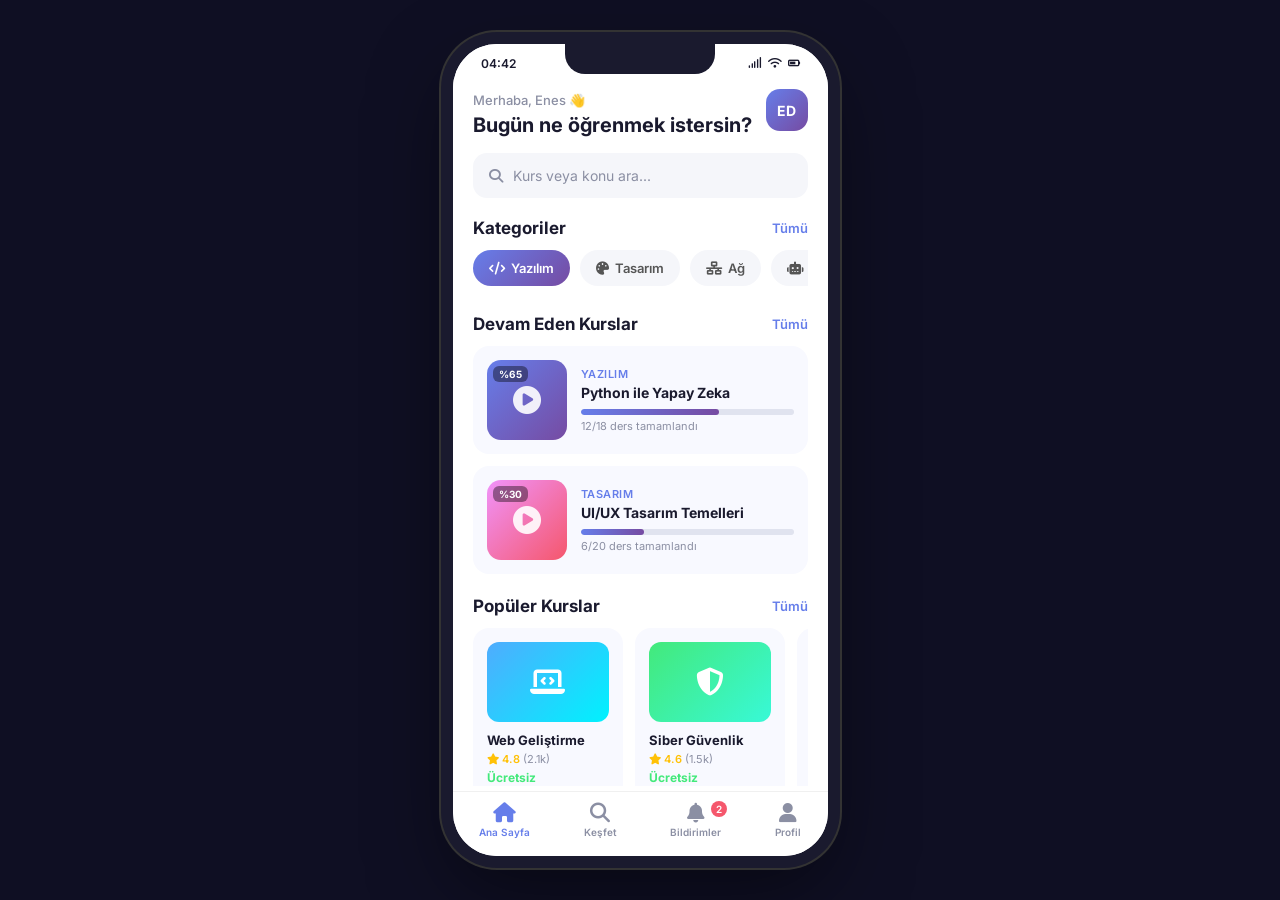
==== 02-mobil-uygulama/index.html @ 7d4e770e "Final projeleri birleştirildi" ====
<!DOCTYPE html>
<html lang="tr">
<head>
    <meta charset="UTF-8">
    <meta name="viewport" content="width=device-width, initial-scale=1.0">
    <title>EduLearn Mobile - E-Öğrenme Uygulaması</title>
    <link rel="stylesheet" href="style.css">
    <link href="https://fonts.googleapis.com/css2?family=Inter:wght@300;400;500;600;700;800&display=swap" rel="stylesheet">
    <link rel="stylesheet" href="https://cdnjs.cloudflare.com/ajax/libs/font-awesome/6.5.0/css/all.min.css">
</head>
<body>
    <div class="phone-frame">
        <div class="phone-notch"></div>

        <!-- Status Bar -->
        <div class="status-bar">
            <span class="time" id="statusTime">19:22</span>
            <div class="status-icons">
                <i class="fas fa-signal"></i>
                <i class="fas fa-wifi"></i>
                <i class="fas fa-battery-three-quarters"></i>
            </div>
        </div>

        <!-- Screens Container -->
        <div class="screens-container">
            
            <!-- Home Screen -->
            <div class="screen active" id="homeScreen">
                <div class="screen-header">
                    <div class="greeting">
                        <span class="greeting-text">Merhaba, Enes 👋</span>
                        <h2>Bugün ne öğrenmek istersin?</h2>
                    </div>
                    <div class="avatar-small">ED</div>
                </div>

                <div class="search-bar" onclick="showScreen('searchScreen')">
                    <i class="fas fa-search"></i>
                    <span>Kurs veya konu ara...</span>
                </div>

                <div class="section">
                    <div class="section-header">
                        <h3>Kategoriler</h3>
                        <a href="#" class="see-all">Tümü</a>
                    </div>
                    <div class="categories-scroll">
                        <div class="category-chip active"><i class="fas fa-code"></i> Yazılım</div>
                        <div class="category-chip"><i class="fas fa-palette"></i> Tasarım</div>
                        <div class="category-chip"><i class="fas fa-network-wired"></i> Ağ</div>
                        <div class="category-chip"><i class="fas fa-robot"></i> AI</div>
                        <div class="category-chip"><i class="fas fa-database"></i> Veri</div>
                    </div>
                </div>

                <div class="section">
                    <div class="section-header">
                        <h3>Devam Eden Kurslar</h3>
                        <a href="#" class="see-all">Tümü</a>
                    </div>
                    <div class="course-card-progress" onclick="showScreen('courseDetailScreen')">
                        <div class="course-card-img" style="background: linear-gradient(135deg, #667eea 0%, #764ba2 100%);">
                            <span class="course-badge">%65</span>
                            <i class="fas fa-play-circle course-play"></i>
                        </div>
                        <div class="course-card-info">
                            <span class="course-category-tag">Yazılım</span>
                            <h4>Python ile Yapay Zeka</h4>
                            <div class="progress-bar">
                                <div class="progress-fill" style="width: 65%"></div>
                            </div>
                            <span class="course-meta">12/18 ders tamamlandı</span>
                        </div>
                    </div>
                    <div class="course-card-progress">
                        <div class="course-card-img" style="background: linear-gradient(135deg, #f093fb 0%, #f5576c 100%);">
                            <span class="course-badge">%30</span>
                            <i class="fas fa-play-circle course-play"></i>
                        </div>
                        <div class="course-card-info">
                            <span class="course-category-tag">Tasarım</span>
                            <h4>UI/UX Tasarım Temelleri</h4>
                            <div class="progress-bar">
                                <div class="progress-fill" style="width: 30%"></div>
                            </div>
                            <span class="course-meta">6/20 ders tamamlandı</span>
                        </div>
                    </div>
                </div>

                <div class="section">
                    <div class="section-header">
                        <h3>Popüler Kurslar</h3>
                        <a href="#" class="see-all">Tümü</a>
                    </div>
                    <div class="popular-courses-scroll">
                        <div class="popular-card" onclick="showScreen('courseDetailScreen')">
                            <div class="popular-card-img" style="background: linear-gradient(135deg, #4facfe 0%, #00f2fe 100%);">
                                <i class="fas fa-laptop-code"></i>
                            </div>
                            <h4>Web Geliştirme</h4>
                            <div class="rating"><i class="fas fa-star"></i> 4.8 <span>(2.1k)</span></div>
                            <span class="price">Ücretsiz</span>
                        </div>
                        <div class="popular-card">
                            <div class="popular-card-img" style="background: linear-gradient(135deg, #43e97b 0%, #38f9d7 100%);">
                                <i class="fas fa-shield-alt"></i>
                            </div>
                            <h4>Siber Güvenlik</h4>
                            <div class="rating"><i class="fas fa-star"></i> 4.6 <span>(1.5k)</span></div>
                            <span class="price">Ücretsiz</span>
                        </div>
                        <div class="popular-card">
                            <div class="popular-card-img" style="background: linear-gradient(135deg, #fa709a 0%, #fee140 100%);">
                                <i class="fas fa-mobile-alt"></i>
                            </div>
                            <h4>Mobil Uygulama</h4>
                            <div class="rating"><i class="fas fa-star"></i> 4.9 <span>(3.2k)</span></div>
                            <span class="price">Ücretsiz</span>
                        </div>
                    </div>
                </div>
                <div style="height: 80px;"></div>
            </div>

            <!-- Search Screen -->
            <div class="screen" id="searchScreen">
                <div class="search-screen-header">
                    <button class="back-btn" onclick="showScreen('homeScreen')"><i class="fas fa-arrow-left"></i></button>
                    <div class="search-input-active">
                        <i class="fas fa-search"></i>
                        <input type="text" placeholder="Kurs veya konu ara..." id="searchInput" oninput="filterCourses()">
                    </div>
                </div>
                <div class="section" style="padding-top: 10px;">
                    <h3 class="trending-title"><i class="fas fa-fire"></i> Trend Konular</h3>
                    <div class="trending-tags">
                        <span class="trend-tag">#YapayZeka</span>
                        <span class="trend-tag">#Python</span>
                        <span class="trend-tag">#WebGeliştirme</span>
                        <span class="trend-tag">#SiberGüvenlik</span>
                        <span class="trend-tag">#Figma</span>
                        <span class="trend-tag">#React</span>
                    </div>
                </div>
                <div class="section">
                    <h3>Tüm Kurslar</h3>
                    <div class="search-results" id="searchResults">
                        <div class="search-result-item" data-name="python yapay zeka">
                            <div class="result-icon" style="background: linear-gradient(135deg, #667eea, #764ba2);"><i class="fas fa-brain"></i></div>
                            <div class="result-info">
                                <h4>Python ile Yapay Zeka</h4>
                                <p>18 ders • Başlangıç-Orta</p>
                            </div>
                            <i class="fas fa-chevron-right result-arrow"></i>
                        </div>
                        <div class="search-result-item" data-name="web geliştirme html css">
                            <div class="result-icon" style="background: linear-gradient(135deg, #4facfe, #00f2fe);"><i class="fas fa-laptop-code"></i></div>
                            <div class="result-info">
                                <h4>Web Geliştirme (HTML/CSS/JS)</h4>
                                <p>24 ders • Başlangıç</p>
                            </div>
                            <i class="fas fa-chevron-right result-arrow"></i>
                        </div>
                        <div class="search-result-item" data-name="siber güvenlik ağ">
                            <div class="result-icon" style="background: linear-gradient(135deg, #43e97b, #38f9d7);"><i class="fas fa-shield-alt"></i></div>
                            <div class="result-info">
                                <h4>Siber Güvenlik Temelleri</h4>
                                <p>15 ders • Orta</p>
                            </div>
                            <i class="fas fa-chevron-right result-arrow"></i>
                        </div>
                        <div class="search-result-item" data-name="ui ux tasarım figma">
                            <div class="result-icon" style="background: linear-gradient(135deg, #f093fb, #f5576c);"><i class="fas fa-palette"></i></div>
                            <div class="result-info">
                                <h4>UI/UX Tasarım Temelleri</h4>
                                <p>20 ders • Başlangıç</p>
                            </div>
                            <i class="fas fa-chevron-right result-arrow"></i>
                        </div>
                        <div class="search-result-item" data-name="mobil uygulama geliştirme android">
                            <div class="result-icon" style="background: linear-gradient(135deg, #fa709a, #fee140);"><i class="fas fa-mobile-alt"></i></div>
                            <div class="result-info">
                                <h4>Mobil Uygulama Geliştirme</h4>
                                <p>22 ders • Orta</p>
                            </div>
                            <i class="fas fa-chevron-right result-arrow"></i>
                        </div>
                        <div class="search-result-item" data-name="veritabanı sql database">
                            <div class="result-icon" style="background: linear-gradient(135deg, #a18cd1, #fbc2eb);"><i class="fas fa-database"></i></div>
                            <div class="result-info">
                                <h4>Veritabanı Yönetimi (SQL)</h4>
                                <p>16 ders • Başlangıç-Orta</p>
                            </div>
                            <i class="fas fa-chevron-right result-arrow"></i>
                        </div>
                    </div>
                </div>
                <div style="height: 80px;"></div>
            </div>

            <!-- Course Detail Screen -->
            <div class="screen" id="courseDetailScreen">
                <div class="course-detail-header" style="background: linear-gradient(135deg, #667eea 0%, #764ba2 100%);">
                    <button class="back-btn light" onclick="showScreen('homeScreen')"><i class="fas fa-arrow-left"></i></button>
                    <button class="back-btn light bookmark-btn"><i class="far fa-bookmark"></i></button>
                    <div class="course-detail-info">
                        <span class="detail-badge">En Çok Satan</span>
                        <h2>Python ile Yapay Zeka</h2>
                        <p>Makine öğrenmesi ve derin öğrenme ile AI projeler geliştirin</p>
                        <div class="detail-meta">
                            <span><i class="fas fa-star"></i> 4.8</span>
                            <span><i class="fas fa-users"></i> 2.1k öğrenci</span>
                            <span><i class="fas fa-clock"></i> 12 saat</span>
                        </div>
                    </div>
                </div>
                <div class="course-detail-body">
                    <div class="detail-tabs">
                        <button class="detail-tab active" onclick="switchDetailTab(this, 'about')">Hakkında</button>
                        <button class="detail-tab" onclick="switchDetailTab(this, 'lessons')">Dersler</button>
                        <button class="detail-tab" onclick="switchDetailTab(this, 'reviews')">Yorumlar</button>
                    </div>

                    <div class="detail-content active" id="aboutContent">
                        <h3>Kurs Açıklaması</h3>
                        <p>Bu kurs, Python programlama dili kullanarak yapay zeka alanında sağlam bir temel oluşturmanızı sağlar. Makine öğrenmesi, derin öğrenme ve doğal dil işleme konularını kapsar.</p>
                        <h3>Ne Öğreneceksiniz?</h3>
                        <ul class="learn-list">
                            <li><i class="fas fa-check-circle"></i> Python ile veri analizi</li>
                            <li><i class="fas fa-check-circle"></i> Makine öğrenmesi algoritmaları</li>
                            <li><i class="fas fa-check-circle"></i> Derin öğrenme (TensorFlow/PyTorch)</li>
                            <li><i class="fas fa-check-circle"></i> Doğal dil işleme (NLP)</li>
                            <li><i class="fas fa-check-circle"></i> Bilgisayarla görü projeleri</li>
                        </ul>
                        <div class="instructor">
                            <div class="instructor-avatar">AY</div>
                            <div class="instructor-info">
                                <h4>Dr. Ahmet Yılmaz</h4>
                                <p>AI Araştırmacı • 10+ yıl deneyim</p>
                            </div>
                        </div>
                    </div>

                    <div class="detail-content" id="lessonsContent">
                        <div class="lesson-item completed">
                            <div class="lesson-num">01</div>
                            <div class="lesson-info">
                                <h4>Python Temelleri</h4>
                                <span>45 dk</span>
                            </div>
                            <i class="fas fa-check-circle lesson-status"></i>
                        </div>
                        <div class="lesson-item completed">
                            <div class="lesson-num">02</div>
                            <div class="lesson-info">
                                <h4>Numpy & Pandas</h4>
                                <span>60 dk</span>
                            </div>
                            <i class="fas fa-check-circle lesson-status"></i>
                        </div>
                        <div class="lesson-item completed">
                            <div class="lesson-num">03</div>
                            <div class="lesson-info">
                                <h4>Veri Görselleştirme</h4>
                                <span>50 dk</span>
                            </div>
                            <i class="fas fa-check-circle lesson-status"></i>
                        </div>
                        <div class="lesson-item active-lesson">
                            <div class="lesson-num">04</div>
                            <div class="lesson-info">
                                <h4>Makine Öğrenmesi Giriş</h4>
                                <span>55 dk</span>
                            </div>
                            <i class="fas fa-play-circle lesson-status"></i>
                        </div>
                        <div class="lesson-item locked">
                            <div class="lesson-num">05</div>
                            <div class="lesson-info">
                                <h4>Derin Öğrenme Temelleri</h4>
                                <span>70 dk</span>
                            </div>
                            <i class="fas fa-lock lesson-status"></i>
                        </div>
                        <div class="lesson-item locked">
                            <div class="lesson-num">06</div>
                            <div class="lesson-info">
                                <h4>CNN ile Görüntü İşleme</h4>
                                <span>65 dk</span>
                            </div>
                            <i class="fas fa-lock lesson-status"></i>
                        </div>
                    </div>

                    <div class="detail-content" id="reviewsContent">
                        <div class="review-item">
                            <div class="review-header">
                                <div class="review-avatar">MK</div>
                                <div>
                                    <h4>Mehmet K.</h4>
                                    <div class="review-stars">
                                        <i class="fas fa-star"></i><i class="fas fa-star"></i><i class="fas fa-star"></i><i class="fas fa-star"></i><i class="fas fa-star"></i>
                                    </div>
                                </div>
                            </div>
                            <p>Harika bir kurs! Sıfırdan yapay zeka öğrenmek isteyenler için biçilmiş kaftan.</p>
                        </div>
                        <div class="review-item">
                            <div class="review-header">
                                <div class="review-avatar">SA</div>
                                <div>
                                    <h4>Selin A.</h4>
                                    <div class="review-stars">
                                        <i class="fas fa-star"></i><i class="fas fa-star"></i><i class="fas fa-star"></i><i class="fas fa-star"></i><i class="far fa-star"></i>
                                    </div>
                                </div>
                            </div>
                            <p>Anlatım çok akıcı, projeler gerçekçi. Sadece biraz daha pratik olabilirdi.</p>
                        </div>
                    </div>
                </div>
                <div class="enroll-bar">
                    <div class="enroll-price">
                        <span class="price-label">Ücretsiz</span>
                    </div>
                    <button class="enroll-btn">Kursa Başla <i class="fas fa-arrow-right"></i></button>
                </div>
            </div>

            <!-- Profile Screen -->
            <div class="screen" id="profileScreen">
                <div class="profile-header-bg">
                    <h2 class="profile-title">Profilim</h2>
                </div>
                <div class="profile-card">
                    <div class="profile-avatar">ED</div>
                    <h3>Enes Daşdan</h3>
                    <p>İnternet ve Ağ Teknolojileri</p>
                    <div class="profile-stats">
                        <div class="stat">
                            <strong>4</strong>
                            <span>Kurs</span>
                        </div>
                        <div class="stat">
                            <strong>12</strong>
                            <span>Sertifika</span>
                        </div>
                        <div class="stat">
                            <strong>86</strong>
                            <span>Saat</span>
                        </div>
                    </div>
                </div>
                <div class="profile-menu">
                    <div class="profile-menu-item">
                        <div class="menu-icon" style="background: #667eea22; color: #667eea;"><i class="fas fa-user"></i></div>
                        <span>Hesap Bilgileri</span>
                        <i class="fas fa-chevron-right"></i>
                    </div>
                    <div class="profile-menu-item">
                        <div class="menu-icon" style="background: #f5576c22; color: #f5576c;"><i class="fas fa-heart"></i></div>
                        <span>Favorilerim</span>
                        <i class="fas fa-chevron-right"></i>
                    </div>
                    <div class="profile-menu-item">
                        <div class="menu-icon" style="background: #43e97b22; color: #43e97b;"><i class="fas fa-certificate"></i></div>
                        <span>Sertifikalarım</span>
                        <i class="fas fa-chevron-right"></i>
                    </div>
                    <div class="profile-menu-item">
                        <div class="menu-icon" style="background: #4facfe22; color: #4facfe;"><i class="fas fa-bell"></i></div>
                        <span>Bildirimler</span>
                        <i class="fas fa-chevron-right"></i>
                    </div>
                    <div class="profile-menu-item">
                        <div class="menu-icon" style="background: #a18cd122; color: #a18cd1;"><i class="fas fa-cog"></i></div>
                        <span>Ayarlar</span>
                        <i class="fas fa-chevron-right"></i>
                    </div>
                    <div class="profile-menu-item logout">
                        <div class="menu-icon" style="background: #ff634722; color: #ff6347;"><i class="fas fa-sign-out-alt"></i></div>
                        <span>Çıkış Yap</span>
                        <i class="fas fa-chevron-right"></i>
                    </div>
                </div>
                <div style="height: 80px;"></div>
            </div>

            <!-- Notifications Screen -->
            <div class="screen" id="notificationsScreen">
                <div class="screen-header-simple">
                    <h2>Bildirimler</h2>
                    <button class="mark-read">Tümünü Okundu İşaretle</button>
                </div>
                <div class="notification-list">
                    <div class="notification-item unread">
                        <div class="notif-icon" style="background: #667eea;"><i class="fas fa-graduation-cap"></i></div>
                        <div class="notif-info">
                            <h4>Yeni kurs eklendi!</h4>
                            <p>"React Native ile Mobil Uygulama" kursu yayında.</p>
                            <span class="notif-time">2 saat önce</span>
                        </div>
                    </div>
                    <div class="notification-item unread">
                        <div class="notif-icon" style="background: #43e97b;"><i class="fas fa-trophy"></i></div>
                        <div class="notif-info">
                            <h4>Tebrikler! 🎉</h4>
                            <p>3. ders modülünü başarıyla tamamladınız.</p>
                            <span class="notif-time">5 saat önce</span>
                        </div>
                    </div>
                    <div class="notification-item">
                        <div class="notif-icon" style="background: #f5576c;"><i class="fas fa-clock"></i></div>
                        <div class="notif-info">
                            <h4>Hatırlatma</h4>
                            <p>Bu hafta henüz ders çalışmadınız. Hedefinize ulaşmak için devam edin!</p>
                            <span class="notif-time">1 gün önce</span>
                        </div>
                    </div>
                    <div class="notification-item">
                        <div class="notif-icon" style="background: #4facfe;"><i class="fas fa-comment"></i></div>
                        <div class="notif-info">
                            <h4>Yeni Yorum</h4>
                            <p>Sorduğunuz soru yanıtlandı: "Python veri tipleri..."</p>
                            <span class="notif-time">2 gün önce</span>
                        </div>
                    </div>
                </div>
                <div style="height: 80px;"></div>
            </div>

        </div>

        <!-- Bottom Navigation -->
        <div class="bottom-nav">
            <button class="nav-item active" onclick="switchNav(this, 'homeScreen')">
                <i class="fas fa-home"></i>
                <span>Ana Sayfa</span>
            </button>
            <button class="nav-item" onclick="switchNav(this, 'searchScreen')">
                <i class="fas fa-search"></i>
                <span>Keşfet</span>
            </button>
            <button class="nav-item" onclick="switchNav(this, 'notificationsScreen')">
                <i class="fas fa-bell"></i>
                <span>Bildirimler</span>
                <span class="nav-badge">2</span>
            </button>
            <button class="nav-item" onclick="switchNav(this, 'profileScreen')">
                <i class="fas fa-user"></i>
                <span>Profil</span>
            </button>
        </div>
    </div>

    <script src="script.js"></script>
</body>
</html>
---- 02-mobil-uygulama/style.css ----
* {
    margin: 0;
    padding: 0;
    box-sizing: border-box;
}

body {
    font-family: 'Inter', -apple-system, BlinkMacSystemFont, sans-serif;
    background: #0f0f23;
    display: flex;
    justify-content: center;
    align-items: center;
    min-height: 100vh;
    color: #1a1a2e;
}

.phone-frame {
    width: 375px;
    height: 812px;
    background: #ffffff;
    border-radius: 44px;
    overflow: hidden;
    position: relative;
    box-shadow: 0 0 0 12px #1a1a2e, 0 0 0 14px #333, 0 30px 80px rgba(0,0,0,0.5);
}

.phone-notch {
    position: absolute;
    top: 0;
    left: 50%;
    transform: translateX(-50%);
    width: 150px;
    height: 30px;
    background: #1a1a2e;
    border-radius: 0 0 20px 20px;
    z-index: 100;
}

.status-bar {
    display: flex;
    justify-content: space-between;
    align-items: center;
    padding: 8px 28px;
    padding-top: 12px;
    font-size: 12px;
    font-weight: 600;
    background: #fff;
    position: relative;
    z-index: 50;
}

.status-icons {
    display: flex;
    gap: 6px;
    font-size: 11px;
}

.screens-container {
    height: calc(100% - 40px - 65px);
    overflow: hidden;
    position: relative;
}

.screen {
    position: absolute;
    top: 0;
    left: 0;
    width: 100%;
    height: 100%;
    overflow-y: auto;
    padding: 0 20px;
    transform: translateX(100%);
    transition: transform 0.35s cubic-bezier(0.4, 0, 0.2, 1);
    background: #fff;
    scrollbar-width: none;
}

.screen::-webkit-scrollbar {
    display: none;
}

.screen.active {
    transform: translateX(0);
}

/* Home Screen */
.screen-header {
    display: flex;
    justify-content: space-between;
    align-items: flex-start;
    padding-top: 10px;
    margin-bottom: 16px;
}

.greeting-text {
    font-size: 13px;
    color: #8b8fa3;
    font-weight: 500;
}

.greeting h2 {
    font-size: 20px;
    font-weight: 700;
    margin-top: 4px;
    color: #1a1a2e;
}

.avatar-small {
    width: 42px;
    height: 42px;
    border-radius: 14px;
    background: linear-gradient(135deg, #667eea, #764ba2);
    display: flex;
    align-items: center;
    justify-content: center;
    color: white;
    font-weight: 700;
    font-size: 14px;
}

.search-bar {
    display: flex;
    align-items: center;
    gap: 10px;
    background: #f5f6fa;
    padding: 14px 16px;
    border-radius: 14px;
    margin-bottom: 20px;
    cursor: pointer;
    transition: background 0.2s;
}

.search-bar:active {
    background: #edeef2;
}

.search-bar i {
    color: #8b8fa3;
    font-size: 14px;
}

.search-bar span {
    color: #8b8fa3;
    font-size: 14px;
}

.section {
    margin-bottom: 22px;
}

.section-header {
    display: flex;
    justify-content: space-between;
    align-items: center;
    margin-bottom: 12px;
}

.section-header h3 {
    font-size: 17px;
    font-weight: 700;
}

.see-all {
    font-size: 13px;
    color: #667eea;
    text-decoration: none;
    font-weight: 600;
}

.categories-scroll {
    display: flex;
    gap: 10px;
    overflow-x: auto;
    padding-bottom: 6px;
    scrollbar-width: none;
}

.categories-scroll::-webkit-scrollbar {
    display: none;
}

.category-chip {
    display: flex;
    align-items: center;
    gap: 6px;
    padding: 10px 16px;
    border-radius: 25px;
    background: #f5f6fa;
    font-size: 13px;
    font-weight: 600;
    white-space: nowrap;
    cursor: pointer;
    transition: all 0.2s;
    color: #555;
}

.category-chip.active {
    background: linear-gradient(135deg, #667eea, #764ba2);
    color: white;
}

.category-chip:active {
    transform: scale(0.95);
}

.course-card-progress {
    display: flex;
    gap: 14px;
    padding: 14px;
    background: #f8f9ff;
    border-radius: 16px;
    margin-bottom: 12px;
    cursor: pointer;
    transition: all 0.2s;
}

.course-card-progress:active {
    transform: scale(0.98);
    background: #f0f1ff;
}

.course-card-img {
    width: 80px;
    height: 80px;
    border-radius: 14px;
    display: flex;
    align-items: center;
    justify-content: center;
    flex-shrink: 0;
    position: relative;
}

.course-badge {
    position: absolute;
    top: 6px;
    left: 6px;
    background: rgba(0,0,0,0.4);
    color: white;
    font-size: 10px;
    font-weight: 700;
    padding: 2px 6px;
    border-radius: 6px;
}

.course-play {
    color: rgba(255,255,255,0.9);
    font-size: 28px;
}

.course-card-info {
    flex: 1;
    display: flex;
    flex-direction: column;
    justify-content: center;
}

.course-category-tag {
    font-size: 11px;
    color: #667eea;
    font-weight: 600;
    text-transform: uppercase;
    letter-spacing: 0.5px;
}

.course-card-info h4 {
    font-size: 14px;
    font-weight: 700;
    margin: 3px 0 8px;
}

.progress-bar {
    width: 100%;
    height: 6px;
    background: #e0e3ef;
    border-radius: 10px;
    overflow: hidden;
}

.progress-fill {
    height: 100%;
    background: linear-gradient(90deg, #667eea, #764ba2);
    border-radius: 10px;
    transition: width 1s ease;
}

.course-meta {
    font-size: 11px;
    color: #8b8fa3;
    margin-top: 4px;
}

.popular-courses-scroll {
    display: flex;
    gap: 12px;
    overflow-x: auto;
    padding-bottom: 6px;
    scrollbar-width: none;
}

.popular-courses-scroll::-webkit-scrollbar {
    display: none;
}

.popular-card {
    min-width: 150px;
    background: #f8f9ff;
    border-radius: 16px;
    padding: 14px;
    cursor: pointer;
    transition: transform 0.2s;
}

.popular-card:active {
    transform: scale(0.96);
}

.popular-card-img {
    width: 100%;
    height: 80px;
    border-radius: 12px;
    display: flex;
    align-items: center;
    justify-content: center;
    margin-bottom: 10px;
}

.popular-card-img i {
    font-size: 28px;
    color: white;
}

.popular-card h4 {
    font-size: 13px;
    font-weight: 700;
    margin-bottom: 4px;
}

.rating {
    font-size: 11px;
    color: #ffc107;
    font-weight: 600;
}

.rating span {
    color: #8b8fa3;
    font-weight: 400;
}

.price {
    font-size: 12px;
    color: #43e97b;
    font-weight: 700;
}

/* Search Screen */
.search-screen-header {
    display: flex;
    align-items: center;
    gap: 12px;
    padding-top: 10px;
    margin-bottom: 16px;
}

.back-btn {
    width: 38px;
    height: 38px;
    border-radius: 12px;
    border: none;
    background: #f5f6fa;
    display: flex;
    align-items: center;
    justify-content: center;
    cursor: pointer;
    font-size: 16px;
    color: #1a1a2e;
    flex-shrink: 0;
    transition: all 0.2s;
}

.back-btn:active {
    transform: scale(0.9);
    background: #e8e9ed;
}

.back-btn.light {
    background: rgba(255,255,255,0.2);
    color: white;
}

.search-input-active {
    flex: 1;
    display: flex;
    align-items: center;
    gap: 10px;
    background: #f5f6fa;
    padding: 10px 14px;
    border-radius: 12px;
}

.search-input-active i {
    color: #8b8fa3;
    font-size: 14px;
}

.search-input-active input {
    border: none;
    background: transparent;
    outline: none;
    font-family: 'Inter', sans-serif;
    font-size: 14px;
    width: 100%;
    color: #1a1a2e;
}

.trending-title {
    font-size: 15px;
    font-weight: 700;
    margin-bottom: 10px;
}

.trending-title i {
    color: #f5576c;
}

.trending-tags {
    display: flex;
    flex-wrap: wrap;
    gap: 8px;
}

.trend-tag {
    padding: 8px 14px;
    background: #f5f6fa;
    border-radius: 20px;
    font-size: 12px;
    font-weight: 600;
    color: #667eea;
    cursor: pointer;
    transition: all 0.2s;
}

.trend-tag:active {
    background: #667eea;
    color: white;
}

.search-results {
    display: flex;
    flex-direction: column;
    gap: 8px;
}

.search-result-item {
    display: flex;
    align-items: center;
    gap: 14px;
    padding: 12px;
    border-radius: 14px;
    cursor: pointer;
    transition: background 0.2s;
}

.search-result-item:active {
    background: #f5f6fa;
}

.search-result-item.hidden {
    display: none;
}

.result-icon {
    width: 48px;
    height: 48px;
    border-radius: 14px;
    display: flex;
    align-items: center;
    justify-content: center;
    flex-shrink: 0;
    color: white;
    font-size: 18px;
}

.result-info {
    flex: 1;
}

.result-info h4 {
    font-size: 14px;
    font-weight: 600;
}

.result-info p {
    font-size: 12px;
    color: #8b8fa3;
    margin-top: 2px;
}

.result-arrow {
    color: #ccc;
    font-size: 12px;
}

/* Course Detail Screen */
.course-detail-header {
    margin: -20px -20px 0;
    padding: 20px 20px 30px;
    display: flex;
    flex-direction: column;
    position: relative;
}

.course-detail-header .back-btn {
    position: absolute;
    top: 10px;
    left: 16px;
}

.bookmark-btn {
    position: absolute !important;
    top: 10px;
    right: 16px;
    left: auto !important;
}

.course-detail-info {
    margin-top: 50px;
    color: white;
}

.detail-badge {
    display: inline-block;
    padding: 4px 10px;
    background: rgba(255,255,255,0.2);
    border-radius: 8px;
    font-size: 11px;
    font-weight: 700;
    margin-bottom: 8px;
}

.course-detail-info h2 {
    font-size: 22px;
    font-weight: 800;
    margin-bottom: 6px;
}

.course-detail-info p {
    font-size: 13px;
    opacity: 0.85;
    margin-bottom: 12px;
}

.detail-meta {
    display: flex;
    gap: 16px;
    font-size: 12px;
    font-weight: 500;
}

.detail-meta i {
    margin-right: 4px;
}

.course-detail-body {
    padding-top: 16px;
}

.detail-tabs {
    display: flex;
    gap: 4px;
    margin-bottom: 18px;
    background: #f5f6fa;
    border-radius: 12px;
    padding: 4px;
}

.detail-tab {
    flex: 1;
    padding: 10px;
    border: none;
    background: transparent;
    border-radius: 10px;
    font-family: 'Inter', sans-serif;
    font-size: 13px;
    font-weight: 600;
    cursor: pointer;
    color: #8b8fa3;
    transition: all 0.2s;
}

.detail-tab.active {
    background: white;
    color: #1a1a2e;
    box-shadow: 0 2px 8px rgba(0,0,0,0.08);
}

.detail-content {
    display: none;
}

.detail-content.active {
    display: block;
}

.detail-content h3 {
    font-size: 16px;
    font-weight: 700;
    margin-bottom: 8px;
}

.detail-content p {
    font-size: 13px;
    line-height: 1.6;
    color: #555;
    margin-bottom: 16px;
}

.learn-list {
    list-style: none;
    margin-bottom: 18px;
}

.learn-list li {
    display: flex;
    align-items: center;
    gap: 10px;
    padding: 8px 0;
    font-size: 13px;
    color: #333;
}

.learn-list li i {
    color: #43e97b;
    font-size: 16px;
}

.instructor {
    display: flex;
    align-items: center;
    gap: 12px;
    padding: 14px;
    background: #f8f9ff;
    border-radius: 14px;
    margin-bottom: 80px;
}

.instructor-avatar {
    width: 48px;
    height: 48px;
    border-radius: 50%;
    background: linear-gradient(135deg, #667eea, #764ba2);
    display: flex;
    align-items: center;
    justify-content: center;
    color: white;
    font-weight: 700;
    font-size: 16px;
    flex-shrink: 0;
}

.instructor-info h4 {
    font-size: 14px;
    font-weight: 700;
}

.instructor-info p {
    font-size: 12px;
    color: #8b8fa3;
    margin: 0;
}

/* Lessons */
.lesson-item {
    display: flex;
    align-items: center;
    gap: 14px;
    padding: 14px;
    border-radius: 14px;
    margin-bottom: 8px;
    cursor: pointer;
    transition: background 0.2s;
}

.lesson-item:active {
    background: #f5f6fa;
}

.lesson-num {
    width: 36px;
    height: 36px;
    border-radius: 10px;
    background: #f5f6fa;
    display: flex;
    align-items: center;
    justify-content: center;
    font-size: 13px;
    font-weight: 700;
    color: #8b8fa3;
    flex-shrink: 0;
}

.lesson-info {
    flex: 1;
}

.lesson-info h4 {
    font-size: 14px;
    font-weight: 600;
}

.lesson-info span {
    font-size: 12px;
    color: #8b8fa3;
}

.lesson-status {
    font-size: 18px;
    color: #ccc;
}

.lesson-item.completed .lesson-status {
    color: #43e97b;
}

.lesson-item.completed .lesson-num {
    background: #e8fdf0;
    color: #43e97b;
}

.lesson-item.active-lesson {
    background: #f0f0ff;
}

.lesson-item.active-lesson .lesson-status {
    color: #667eea;
}

.lesson-item.active-lesson .lesson-num {
    background: #667eea;
    color: white;
}

.lesson-item.locked {
    opacity: 0.5;
}

/* Reviews */
.review-item {
    padding: 14px;
    background: #f8f9ff;
    border-radius: 14px;
    margin-bottom: 10px;
}

.review-header {
    display: flex;
    align-items: center;
    gap: 10px;
    margin-bottom: 8px;
}

.review-avatar {
    width: 36px;
    height: 36px;
    border-radius: 50%;
    background: linear-gradient(135deg, #4facfe, #00f2fe);
    display: flex;
    align-items: center;
    justify-content: center;
    color: white;
    font-weight: 700;
    font-size: 12px;
}

.review-header h4 {
    font-size: 13px;
    font-weight: 600;
}

.review-stars {
    display: flex;
    gap: 2px;
    font-size: 10px;
    color: #ffc107;
}

.review-item p {
    font-size: 12px;
    line-height: 1.5;
    color: #555;
}

/* Enroll bar */
.enroll-bar {
    position: absolute;
    bottom: 65px;
    left: 0;
    right: 0;
    padding: 14px 20px;
    display: flex;
    align-items: center;
    justify-content: space-between;
    background: white;
    border-top: 1px solid #f0f0f0;
    z-index: 50;
}

.price-label {
    font-size: 20px;
    font-weight: 800;
    color: #43e97b;
}

.enroll-btn {
    padding: 14px 28px;
    background: linear-gradient(135deg, #667eea, #764ba2);
    border: none;
    border-radius: 14px;
    color: white;
    font-family: 'Inter', sans-serif;
    font-size: 14px;
    font-weight: 700;
    cursor: pointer;
    display: flex;
    align-items: center;
    gap: 8px;
    transition: transform 0.2s;
}

.enroll-btn:active {
    transform: scale(0.95);
}

/* Profile Screen */
.profile-header-bg {
    margin: 0 -20px;
    padding: 16px 20px;
    background: linear-gradient(135deg, #667eea, #764ba2);
}

.profile-title {
    color: white;
    font-size: 20px;
    font-weight: 700;
}

.profile-card {
    background: white;
    border-radius: 20px;
    padding: 24px;
    margin: -10px 0 20px;
    text-align: center;
    box-shadow: 0 4px 20px rgba(0,0,0,0.06);
}

.profile-avatar {
    width: 70px;
    height: 70px;
    border-radius: 50%;
    background: linear-gradient(135deg, #667eea, #764ba2);
    display: flex;
    align-items: center;
    justify-content: center;
    color: white;
    font-weight: 800;
    font-size: 24px;
    margin: 0 auto 10px;
}

.profile-card h3 {
    font-size: 18px;
    font-weight: 700;
}

.profile-card > p {
    font-size: 13px;
    color: #8b8fa3;
    margin-top: 2px;
}

.profile-stats {
    display: flex;
    justify-content: space-around;
    margin-top: 18px;
    padding-top: 18px;
    border-top: 1px solid #f0f0f0;
}

.stat {
    text-align: center;
}

.stat strong {
    display: block;
    font-size: 20px;
    font-weight: 800;
    color: #667eea;
}

.stat span {
    font-size: 11px;
    color: #8b8fa3;
    font-weight: 500;
}

.profile-menu {
    display: flex;
    flex-direction: column;
    gap: 4px;
}

.profile-menu-item {
    display: flex;
    align-items: center;
    gap: 14px;
    padding: 14px;
    border-radius: 14px;
    cursor: pointer;
    transition: background 0.2s;
}

.profile-menu-item:active {
    background: #f5f6fa;
}

.menu-icon {
    width: 42px;
    height: 42px;
    border-radius: 12px;
    display: flex;
    align-items: center;
    justify-content: center;
    font-size: 16px;
}

.profile-menu-item span {
    flex: 1;
    font-size: 14px;
    font-weight: 600;
}

.profile-menu-item .fa-chevron-right {
    color: #ccc;
    font-size: 12px;
}

.profile-menu-item.logout span {
    color: #ff6347;
}

/* Notifications Screen */
.screen-header-simple {
    display: flex;
    justify-content: space-between;
    align-items: center;
    padding-top: 10px;
    margin-bottom: 16px;
}

.screen-header-simple h2 {
    font-size: 20px;
    font-weight: 700;
}

.mark-read {
    border: none;
    background: none;
    color: #667eea;
    font-family: 'Inter', sans-serif;
    font-size: 12px;
    font-weight: 600;
    cursor: pointer;
}

.notification-list {
    display: flex;
    flex-direction: column;
    gap: 8px;
}

.notification-item {
    display: flex;
    gap: 14px;
    padding: 14px;
    border-radius: 14px;
    cursor: pointer;
    transition: background 0.2s;
}

.notification-item:active {
    background: #f5f6fa;
}

.notification-item.unread {
    background: #f8f9ff;
}

.notif-icon {
    width: 42px;
    height: 42px;
    border-radius: 12px;
    display: flex;
    align-items: center;
    justify-content: center;
    color: white;
    font-size: 16px;
    flex-shrink: 0;
}

.notif-info {
    flex: 1;
}

.notif-info h4 {
    font-size: 13px;
    font-weight: 700;
}

.notif-info p {
    font-size: 12px;
    color: #555;
    margin-top: 2px;
    line-height: 1.4;
}

.notif-time {
    font-size: 11px;
    color: #8b8fa3;
    margin-top: 4px;
    display: block;
}

/* Bottom Navigation */
.bottom-nav {
    position: absolute;
    bottom: 0;
    left: 0;
    right: 0;
    height: 65px;
    background: white;
    border-top: 1px solid #f0f0f0;
    display: flex;
    align-items: center;
    justify-content: space-around;
    padding-bottom: 8px;
    z-index: 100;
}

.nav-item {
    display: flex;
    flex-direction: column;
    align-items: center;
    gap: 3px;
    border: none;
    background: none;
    cursor: pointer;
    color: #8b8fa3;
    font-family: 'Inter', sans-serif;
    position: relative;
    transition: color 0.2s;
}

.nav-item i {
    font-size: 20px;
}

.nav-item span {
    font-size: 10px;
    font-weight: 600;
}

.nav-item.active {
    color: #667eea;
}

.nav-badge {
    position: absolute;
    top: -2px;
    right: -6px;
    width: 16px;
    height: 16px;
    background: #f5576c;
    color: white;
    font-size: 9px;
    font-weight: 700;
    border-radius: 50%;
    display: flex;
    align-items: center;
    justify-content: center;
}

/* Animations */
@keyframes fadeInUp {
    from {
        opacity: 0;
        transform: translateY(20px);
    }
    to {
        opacity: 1;
        transform: translateY(0);
    }
}

.screen.active .section {
    animation: fadeInUp 0.4s ease forwards;
}

.screen.active .section:nth-child(2) { animation-delay: 0.05s; }
.screen.active .section:nth-child(3) { animation-delay: 0.1s; }
.screen.active .section:nth-child(4) { animation-delay: 0.15s; }

/* Responsive - show without phone frame on real mobile */
@media (max-width: 420px) {
    body {
        background: #fff;
    }
    .phone-frame {
        width: 100%;
        height: 100vh;
        border-radius: 0;
        box-shadow: none;
    }
    .phone-notch {
        display: none;
    }
}
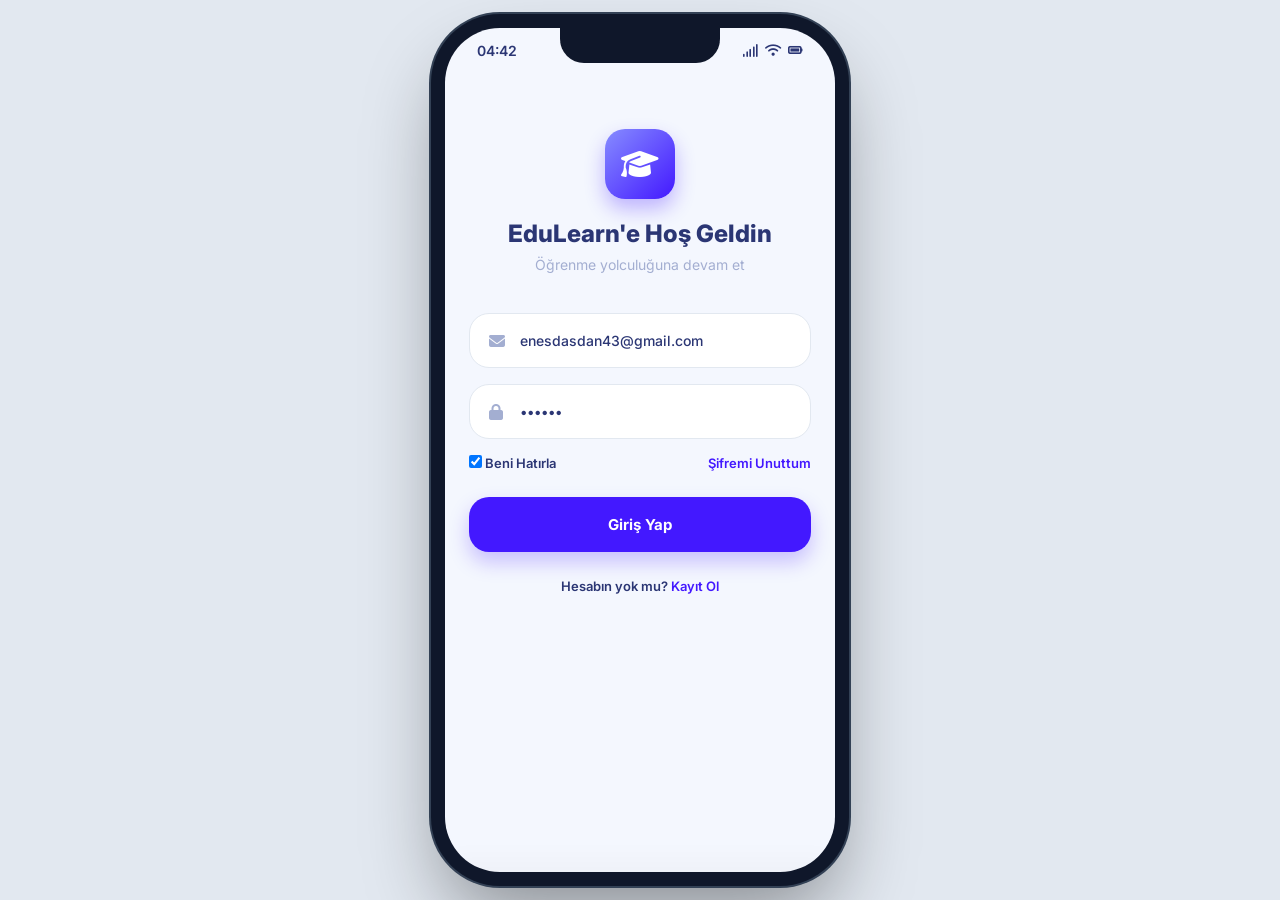
==== commit 544845d1: "Mobil uygulama interaktif hale getirildi (Oturum acma, karanlik mod, arama, bildirimler)" ====
--- a/02-mobil-uygulama/index.html
+++ b/02-mobil-uygulama/index.html
@@ -3,7 +3,7 @@
 <head>
     <meta charset="UTF-8">
     <meta name="viewport" content="width=device-width, initial-scale=1.0">
-    <title>EduLearn Mobile - E-Öğrenme Uygulaması</title>
+    <title>EduLearn Mobile</title>
     <link rel="stylesheet" href="style.css">
     <link href="https://fonts.googleapis.com/css2?family=Inter:wght@300;400;500;600;700;800&display=swap" rel="stylesheet">
     <link rel="stylesheet" href="https://cdnjs.cloudflare.com/ajax/libs/font-awesome/6.5.0/css/all.min.css">
@@ -13,29 +13,93 @@
         <div class="phone-notch"></div>
 
         <!-- Status Bar -->
-        <div class="status-bar">
-            <span class="time" id="statusTime">19:22</span>
+        <div class="status-bar" id="statusBar">
+            <span class="time" id="statusTime">00:00</span>
             <div class="status-icons">
                 <i class="fas fa-signal"></i>
                 <i class="fas fa-wifi"></i>
-                <i class="fas fa-battery-three-quarters"></i>
+                <i class="fas fa-battery-full"></i>
             </div>
         </div>
 
-        <!-- Screens Container -->
+        <!-- Toast Notification Container -->
+        <div id="toastContainer" class="toast-container"></div>
+
         <div class="screens-container">
             
+            <!-- Auth Screen (Login) -->
+            <div class="screen active" id="authScreen">
+                <div class="auth-header">
+                    <div class="auth-logo">
+                        <i class="fas fa-graduation-cap"></i>
+                    </div>
+                    <h2>EduLearn'e Hoş Geldin</h2>
+                    <p>Öğrenme yolculuğuna devam et</p>
+                </div>
+                
+                <form id="loginForm" class="auth-form" onsubmit="handleLogin(event)">
+                    <div class="input-group">
+                        <i class="fas fa-envelope"></i>
+                        <input type="email" id="loginEmail" placeholder="E-posta adresi" required value="enesdasdan43@gmail.com">
+                    </div>
+                    <div class="input-group">
+                        <i class="fas fa-lock"></i>
+                        <input type="password" id="loginPassword" placeholder="Şifre" required value="123456">
+                    </div>
+                    <div class="auth-options">
+                        <label class="remember-me">
+                            <input type="checkbox" checked> Beni Hatırla
+                        </label>
+                        <a href="#" onclick="showToast('Şifre sıfırlama bağlantısı e-postanıza gönderildi.', 'info')">Şifremi Unuttum</a>
+                    </div>
+                    <button type="submit" class="auth-btn" id="loginBtn">
+                        <span>Giriş Yap</span>
+                    </button>
+                    <div class="auth-switch">
+                        Hesabın yok mu? <a href="#" onclick="switchAuthScreen('register')">Kayıt Ol</a>
+                    </div>
+                </form>
+            </div>
+
+            <!-- Auth Screen (Register) -->
+            <div class="screen" id="registerScreen">
+                <div class="auth-header">
+                    <button class="back-btn-auth" onclick="switchAuthScreen('login')"><i class="fas fa-arrow-left"></i></button>
+                    <h2>Yeni Hesap Oluştur</h2>
+                    <p>Hemen öğrenmeye başla</p>
+                </div>
+                
+                <form id="registerForm" class="auth-form" onsubmit="handleRegister(event)">
+                    <div class="input-group">
+                        <i class="fas fa-user"></i>
+                        <input type="text" id="regName" placeholder="Ad Soyad" required>
+                    </div>
+                    <div class="input-group">
+                        <i class="fas fa-envelope"></i>
+                        <input type="email" id="regEmail" placeholder="E-posta adresi" required>
+                    </div>
+                    <div class="input-group">
+                        <i class="fas fa-lock"></i>
+                        <input type="password" id="regPassword" placeholder="Şifre" required minlength="6">
+                    </div>
+                    <button type="submit" class="auth-btn">Kayıt Ol</button>
+                    <div class="auth-switch">
+                        Zaten hesabın var mı? <a href="#" onclick="switchAuthScreen('login')">Giriş Yap</a>
+                    </div>
+                </form>
+            </div>
+
             <!-- Home Screen -->
-            <div class="screen active" id="homeScreen">
+            <div class="screen" id="homeScreen">
                 <div class="screen-header">
                     <div class="greeting">
-                        <span class="greeting-text">Merhaba, Enes 👋</span>
-                        <h2>Bugün ne öğrenmek istersin?</h2>
-                    </div>
-                    <div class="avatar-small">ED</div>
-                </div>
-
-                <div class="search-bar" onclick="showScreen('searchScreen')">
+                        <span class="greeting-text">Günaydın,</span>
+                        <h2 id="userNameDisplay">Enes 👋</h2>
+                    </div>
+                    <div class="avatar-small" onclick="switchNav('profileScreen')" style="cursor:pointer">ED</div>
+                </div>
+
+                <div class="search-bar" onclick="switchNav('searchScreen')">
                     <i class="fas fa-search"></i>
                     <span>Kurs veya konu ara...</span>
                 </div>
@@ -43,24 +107,24 @@
                 <div class="section">
                     <div class="section-header">
                         <h3>Kategoriler</h3>
-                        <a href="#" class="see-all">Tümü</a>
+                        <a href="#" class="see-all" onclick="showToast('Tüm kategoriler listeleniyor...', 'info')">Tümü</a>
                     </div>
                     <div class="categories-scroll">
-                        <div class="category-chip active"><i class="fas fa-code"></i> Yazılım</div>
-                        <div class="category-chip"><i class="fas fa-palette"></i> Tasarım</div>
-                        <div class="category-chip"><i class="fas fa-network-wired"></i> Ağ</div>
-                        <div class="category-chip"><i class="fas fa-robot"></i> AI</div>
-                        <div class="category-chip"><i class="fas fa-database"></i> Veri</div>
+                        <div class="category-chip active" onclick="selectCategory(this)"><i class="fas fa-code"></i> Yazılım</div>
+                        <div class="category-chip" onclick="selectCategory(this)"><i class="fas fa-palette"></i> Tasarım</div>
+                        <div class="category-chip" onclick="selectCategory(this)"><i class="fas fa-network-wired"></i> Ağ</div>
+                        <div class="category-chip" onclick="selectCategory(this)"><i class="fas fa-robot"></i> AI</div>
+                        <div class="category-chip" onclick="selectCategory(this)"><i class="fas fa-database"></i> Veri</div>
                     </div>
                 </div>
 
                 <div class="section">
                     <div class="section-header">
                         <h3>Devam Eden Kurslar</h3>
-                        <a href="#" class="see-all">Tümü</a>
-                    </div>
-                    <div class="course-card-progress" onclick="showScreen('courseDetailScreen')">
-                        <div class="course-card-img" style="background: linear-gradient(135deg, #667eea 0%, #764ba2 100%);">
+                        <a href="#" class="see-all" onclick="showToast('Tüm devam eden kurslarınız', 'info')">Tümü</a>
+                    </div>
+                    <div class="course-card-progress" onclick="openCourseDetail('Python ile Yapay Zeka')">
+                        <div class="course-card-img" style="background: var(--gradient-1);">
                             <span class="course-badge">%65</span>
                             <i class="fas fa-play-circle course-play"></i>
                         </div>
@@ -68,13 +132,13 @@
                             <span class="course-category-tag">Yazılım</span>
                             <h4>Python ile Yapay Zeka</h4>
                             <div class="progress-bar">
-                                <div class="progress-fill" style="width: 65%"></div>
+                                <div class="progress-fill" style="width: 65%; background: var(--gradient-1)"></div>
                             </div>
                             <span class="course-meta">12/18 ders tamamlandı</span>
                         </div>
                     </div>
-                    <div class="course-card-progress">
-                        <div class="course-card-img" style="background: linear-gradient(135deg, #f093fb 0%, #f5576c 100%);">
+                    <div class="course-card-progress" onclick="openCourseDetail('UI/UX Tasarım Temelleri')">
+                        <div class="course-card-img" style="background: var(--gradient-3);">
                             <span class="course-badge">%30</span>
                             <i class="fas fa-play-circle course-play"></i>
                         </div>
@@ -82,7 +146,7 @@
                             <span class="course-category-tag">Tasarım</span>
                             <h4>UI/UX Tasarım Temelleri</h4>
                             <div class="progress-bar">
-                                <div class="progress-fill" style="width: 30%"></div>
+                                <div class="progress-fill" style="width: 30%; background: var(--gradient-3)"></div>
                             </div>
                             <span class="course-meta">6/20 ders tamamlandı</span>
                         </div>
@@ -92,27 +156,27 @@
                 <div class="section">
                     <div class="section-header">
                         <h3>Popüler Kurslar</h3>
-                        <a href="#" class="see-all">Tümü</a>
+                        <a href="#" class="see-all" onclick="showToast('En çok tercih edilen kurslar', 'info')">Tümü</a>
                     </div>
                     <div class="popular-courses-scroll">
-                        <div class="popular-card" onclick="showScreen('courseDetailScreen')">
-                            <div class="popular-card-img" style="background: linear-gradient(135deg, #4facfe 0%, #00f2fe 100%);">
+                        <div class="popular-card" onclick="openCourseDetail('Web Geliştirme')">
+                            <div class="popular-card-img" style="background: var(--gradient-4);">
                                 <i class="fas fa-laptop-code"></i>
                             </div>
                             <h4>Web Geliştirme</h4>
                             <div class="rating"><i class="fas fa-star"></i> 4.8 <span>(2.1k)</span></div>
                             <span class="price">Ücretsiz</span>
                         </div>
-                        <div class="popular-card">
-                            <div class="popular-card-img" style="background: linear-gradient(135deg, #43e97b 0%, #38f9d7 100%);">
+                        <div class="popular-card" onclick="openCourseDetail('Siber Güvenlik')">
+                            <div class="popular-card-img" style="background: linear-gradient(135deg, #43e97b, #38f9d7);">
                                 <i class="fas fa-shield-alt"></i>
                             </div>
                             <h4>Siber Güvenlik</h4>
                             <div class="rating"><i class="fas fa-star"></i> 4.6 <span>(1.5k)</span></div>
                             <span class="price">Ücretsiz</span>
                         </div>
-                        <div class="popular-card">
-                            <div class="popular-card-img" style="background: linear-gradient(135deg, #fa709a 0%, #fee140 100%);">
+                        <div class="popular-card" onclick="openCourseDetail('Mobil Uygulama')">
+                            <div class="popular-card-img" style="background: var(--gradient-3);">
                                 <i class="fas fa-mobile-alt"></i>
                             </div>
                             <h4>Mobil Uygulama</h4>
@@ -121,101 +185,57 @@
                         </div>
                     </div>
                 </div>
-                <div style="height: 80px;"></div>
             </div>
 
             <!-- Search Screen -->
             <div class="screen" id="searchScreen">
                 <div class="search-screen-header">
-                    <button class="back-btn" onclick="showScreen('homeScreen')"><i class="fas fa-arrow-left"></i></button>
+                    <button class="icon-btn" onclick="switchNav('homeScreen')"><i class="fas fa-arrow-left"></i></button>
                     <div class="search-input-active">
                         <i class="fas fa-search"></i>
                         <input type="text" placeholder="Kurs veya konu ara..." id="searchInput" oninput="filterCourses()">
                     </div>
                 </div>
+                
                 <div class="section" style="padding-top: 10px;">
-                    <h3 class="trending-title"><i class="fas fa-fire"></i> Trend Konular</h3>
+                    <h3 class="trending-title"><i class="fas fa-fire" style="color: #ff4b6b;"></i> Trend Konular</h3>
                     <div class="trending-tags">
-                        <span class="trend-tag">#YapayZeka</span>
-                        <span class="trend-tag">#Python</span>
-                        <span class="trend-tag">#WebGeliştirme</span>
-                        <span class="trend-tag">#SiberGüvenlik</span>
-                        <span class="trend-tag">#Figma</span>
-                        <span class="trend-tag">#React</span>
-                    </div>
-                </div>
+                        <span class="trend-tag" onclick="setSearchQuery('Yapay Zeka')">#YapayZeka</span>
+                        <span class="trend-tag" onclick="setSearchQuery('Python')">#Python</span>
+                        <span class="trend-tag" onclick="setSearchQuery('Web')">#WebGeliştirme</span>
+                        <span class="trend-tag" onclick="setSearchQuery('Siber Güvenlik')">#SiberGüvenlik</span>
+                        <span class="trend-tag" onclick="setSearchQuery('Figma')">#Figma</span>
+                        <span class="trend-tag" onclick="setSearchQuery('React')">#React</span>
+                    </div>
+                </div>
+
                 <div class="section">
                     <h3>Tüm Kurslar</h3>
                     <div class="search-results" id="searchResults">
-                        <div class="search-result-item" data-name="python yapay zeka">
-                            <div class="result-icon" style="background: linear-gradient(135deg, #667eea, #764ba2);"><i class="fas fa-brain"></i></div>
-                            <div class="result-info">
-                                <h4>Python ile Yapay Zeka</h4>
-                                <p>18 ders • Başlangıç-Orta</p>
-                            </div>
-                            <i class="fas fa-chevron-right result-arrow"></i>
-                        </div>
-                        <div class="search-result-item" data-name="web geliştirme html css">
-                            <div class="result-icon" style="background: linear-gradient(135deg, #4facfe, #00f2fe);"><i class="fas fa-laptop-code"></i></div>
-                            <div class="result-info">
-                                <h4>Web Geliştirme (HTML/CSS/JS)</h4>
-                                <p>24 ders • Başlangıç</p>
-                            </div>
-                            <i class="fas fa-chevron-right result-arrow"></i>
-                        </div>
-                        <div class="search-result-item" data-name="siber güvenlik ağ">
-                            <div class="result-icon" style="background: linear-gradient(135deg, #43e97b, #38f9d7);"><i class="fas fa-shield-alt"></i></div>
-                            <div class="result-info">
-                                <h4>Siber Güvenlik Temelleri</h4>
-                                <p>15 ders • Orta</p>
-                            </div>
-                            <i class="fas fa-chevron-right result-arrow"></i>
-                        </div>
-                        <div class="search-result-item" data-name="ui ux tasarım figma">
-                            <div class="result-icon" style="background: linear-gradient(135deg, #f093fb, #f5576c);"><i class="fas fa-palette"></i></div>
-                            <div class="result-info">
-                                <h4>UI/UX Tasarım Temelleri</h4>
-                                <p>20 ders • Başlangıç</p>
-                            </div>
-                            <i class="fas fa-chevron-right result-arrow"></i>
-                        </div>
-                        <div class="search-result-item" data-name="mobil uygulama geliştirme android">
-                            <div class="result-icon" style="background: linear-gradient(135deg, #fa709a, #fee140);"><i class="fas fa-mobile-alt"></i></div>
-                            <div class="result-info">
-                                <h4>Mobil Uygulama Geliştirme</h4>
-                                <p>22 ders • Orta</p>
-                            </div>
-                            <i class="fas fa-chevron-right result-arrow"></i>
-                        </div>
-                        <div class="search-result-item" data-name="veritabanı sql database">
-                            <div class="result-icon" style="background: linear-gradient(135deg, #a18cd1, #fbc2eb);"><i class="fas fa-database"></i></div>
-                            <div class="result-info">
-                                <h4>Veritabanı Yönetimi (SQL)</h4>
-                                <p>16 ders • Başlangıç-Orta</p>
-                            </div>
-                            <i class="fas fa-chevron-right result-arrow"></i>
-                        </div>
-                    </div>
-                </div>
-                <div style="height: 80px;"></div>
+                        <!-- Filled by JS -->
+                    </div>
+                </div>
             </div>
 
             <!-- Course Detail Screen -->
-            <div class="screen" id="courseDetailScreen">
-                <div class="course-detail-header" style="background: linear-gradient(135deg, #667eea 0%, #764ba2 100%);">
-                    <button class="back-btn light" onclick="showScreen('homeScreen')"><i class="fas fa-arrow-left"></i></button>
-                    <button class="back-btn light bookmark-btn"><i class="far fa-bookmark"></i></button>
+            <div class="screen" id="courseDetailScreen" style="padding: 0;">
+                <div class="course-detail-header" id="detailHeaderBg" style="background: var(--gradient-1);">
+                    <div class="top-actions">
+                        <button class="icon-btn light" onclick="switchNav('homeScreen')"><i class="fas fa-arrow-left"></i></button>
+                        <button class="icon-btn light" id="bookmarkBtn" onclick="toggleBookmark(this)"><i class="far fa-bookmark"></i></button>
+                    </div>
                     <div class="course-detail-info">
                         <span class="detail-badge">En Çok Satan</span>
-                        <h2>Python ile Yapay Zeka</h2>
-                        <p>Makine öğrenmesi ve derin öğrenme ile AI projeler geliştirin</p>
+                        <h2 id="detailTitle">Python ile Yapay Zeka</h2>
+                        <p id="detailDesc">Makine öğrenmesi ve derin öğrenme ile AI projeler geliştirin</p>
                         <div class="detail-meta">
-                            <span><i class="fas fa-star"></i> 4.8</span>
+                            <span><i class="fas fa-star" style="color: #ffd700;"></i> 4.8</span>
                             <span><i class="fas fa-users"></i> 2.1k öğrenci</span>
                             <span><i class="fas fa-clock"></i> 12 saat</span>
                         </div>
                     </div>
                 </div>
+                
                 <div class="course-detail-body">
                     <div class="detail-tabs">
                         <button class="detail-tab active" onclick="switchDetailTab(this, 'about')">Hakkında</button>
@@ -225,70 +245,54 @@
 
                     <div class="detail-content active" id="aboutContent">
                         <h3>Kurs Açıklaması</h3>
-                        <p>Bu kurs, Python programlama dili kullanarak yapay zeka alanında sağlam bir temel oluşturmanızı sağlar. Makine öğrenmesi, derin öğrenme ve doğal dil işleme konularını kapsar.</p>
+                        <p>Bu kurs, programlama alanında sağlam bir temel oluşturmanızı sağlar. En güncel teknolojileri uygulamalı projeler ile öğreneceksiniz.</p>
                         <h3>Ne Öğreneceksiniz?</h3>
                         <ul class="learn-list">
-                            <li><i class="fas fa-check-circle"></i> Python ile veri analizi</li>
-                            <li><i class="fas fa-check-circle"></i> Makine öğrenmesi algoritmaları</li>
-                            <li><i class="fas fa-check-circle"></i> Derin öğrenme (TensorFlow/PyTorch)</li>
-                            <li><i class="fas fa-check-circle"></i> Doğal dil işleme (NLP)</li>
-                            <li><i class="fas fa-check-circle"></i> Bilgisayarla görü projeleri</li>
+                            <li><i class="fas fa-check-circle"></i> Temel konseptler ve mimari</li>
+                            <li><i class="fas fa-check-circle"></i> Gerçek dünya projeleri geliştirme</li>
+                            <li><i class="fas fa-check-circle"></i> En iyi pratikler ve performans</li>
+                            <li><i class="fas fa-check-circle"></i> Hata ayıklama yöntemleri</li>
                         </ul>
-                        <div class="instructor">
+                        <div class="instructor" onclick="showToast('Eğitmen profili yakında eklenecek', 'info')">
                             <div class="instructor-avatar">AY</div>
                             <div class="instructor-info">
                                 <h4>Dr. Ahmet Yılmaz</h4>
-                                <p>AI Araştırmacı • 10+ yıl deneyim</p>
-                            </div>
+                                <p>Kıdemli Eğitmen • 10+ yıl deneyim</p>
+                            </div>
+                            <i class="fas fa-chevron-right" style="color: #ccc;"></i>
                         </div>
                     </div>
 
                     <div class="detail-content" id="lessonsContent">
-                        <div class="lesson-item completed">
+                        <div class="lesson-item completed" onclick="playLesson('Giriş')">
                             <div class="lesson-num">01</div>
                             <div class="lesson-info">
-                                <h4>Python Temelleri</h4>
-                                <span>45 dk</span>
+                                <h4>Giriş ve Kurulumlar</h4>
+                                <span>15 dk</span>
                             </div>
                             <i class="fas fa-check-circle lesson-status"></i>
                         </div>
-                        <div class="lesson-item completed">
+                        <div class="lesson-item completed" onclick="playLesson('Temeller')">
                             <div class="lesson-num">02</div>
                             <div class="lesson-info">
-                                <h4>Numpy & Pandas</h4>
-                                <span>60 dk</span>
+                                <h4>Temel Kavramlar</h4>
+                                <span>45 dk</span>
                             </div>
                             <i class="fas fa-check-circle lesson-status"></i>
                         </div>
-                        <div class="lesson-item completed">
+                        <div class="lesson-item active-lesson" onclick="playLesson('İleri Seviye')">
                             <div class="lesson-num">03</div>
                             <div class="lesson-info">
-                                <h4>Veri Görselleştirme</h4>
-                                <span>50 dk</span>
-                            </div>
-                            <i class="fas fa-check-circle lesson-status"></i>
-                        </div>
-                        <div class="lesson-item active-lesson">
+                                <h4>Proje Geliştirme</h4>
+                                <span>60 dk</span>
+                            </div>
+                            <i class="fas fa-play-circle lesson-status"></i>
+                        </div>
+                        <div class="lesson-item locked" onclick="showToast('Önceki dersleri tamamlamalısınız', 'error')">
                             <div class="lesson-num">04</div>
                             <div class="lesson-info">
-                                <h4>Makine Öğrenmesi Giriş</h4>
+                                <h4>İleri Seviye Teknikler</h4>
                                 <span>55 dk</span>
-                            </div>
-                            <i class="fas fa-play-circle lesson-status"></i>
-                        </div>
-                        <div class="lesson-item locked">
-                            <div class="lesson-num">05</div>
-                            <div class="lesson-info">
-                                <h4>Derin Öğrenme Temelleri</h4>
-                                <span>70 dk</span>
-                            </div>
-                            <i class="fas fa-lock lesson-status"></i>
-                        </div>
-                        <div class="lesson-item locked">
-                            <div class="lesson-num">06</div>
-                            <div class="lesson-info">
-                                <h4>CNN ile Görüntü İşleme</h4>
-                                <span>65 dk</span>
                             </div>
                             <i class="fas fa-lock lesson-status"></i>
                         </div>
@@ -297,7 +301,7 @@
                     <div class="detail-content" id="reviewsContent">
                         <div class="review-item">
                             <div class="review-header">
-                                <div class="review-avatar">MK</div>
+                                <div class="review-avatar" style="background: var(--gradient-2)">MK</div>
                                 <div>
                                     <h4>Mehmet K.</h4>
                                     <div class="review-stars">
@@ -305,11 +309,11 @@
                                     </div>
                                 </div>
                             </div>
-                            <p>Harika bir kurs! Sıfırdan yapay zeka öğrenmek isteyenler için biçilmiş kaftan.</p>
+                            <p>Harika bir kurs! Anlatım çok akıcı ve projeler gerçekten öğretici.</p>
                         </div>
                         <div class="review-item">
                             <div class="review-header">
-                                <div class="review-avatar">SA</div>
+                                <div class="review-avatar" style="background: var(--gradient-3)">SA</div>
                                 <div>
                                     <h4>Selin A.</h4>
                                     <div class="review-stars">
@@ -317,138 +321,136 @@
                                     </div>
                                 </div>
                             </div>
-                            <p>Anlatım çok akıcı, projeler gerçekçi. Sadece biraz daha pratik olabilirdi.</p>
-                        </div>
-                    </div>
-                </div>
-                <div class="enroll-bar">
+                            <p>Faydalı bir içerik, kesinlikle tavsiye ederim.</p>
+                        </div>
+                        <button class="action-btn-outline" onclick="showToast('Yorum yazma ekranı açılıyor...', 'info')" style="width: 100%; margin-top: 10px;">Yorum Yaz</button>
+                    </div>
+                </div>
+                
+                <div class="enroll-bar" id="enrollBar">
                     <div class="enroll-price">
                         <span class="price-label">Ücretsiz</span>
                     </div>
-                    <button class="enroll-btn">Kursa Başla <i class="fas fa-arrow-right"></i></button>
-                </div>
-            </div>
-
-            <!-- Profile Screen -->
-            <div class="screen" id="profileScreen">
-                <div class="profile-header-bg">
-                    <h2 class="profile-title">Profilim</h2>
-                </div>
-                <div class="profile-card">
-                    <div class="profile-avatar">ED</div>
-                    <h3>Enes Daşdan</h3>
-                    <p>İnternet ve Ağ Teknolojileri</p>
-                    <div class="profile-stats">
-                        <div class="stat">
-                            <strong>4</strong>
-                            <span>Kurs</span>
-                        </div>
-                        <div class="stat">
-                            <strong>12</strong>
-                            <span>Sertifika</span>
-                        </div>
-                        <div class="stat">
-                            <strong>86</strong>
-                            <span>Saat</span>
-                        </div>
-                    </div>
-                </div>
-                <div class="profile-menu">
-                    <div class="profile-menu-item">
-                        <div class="menu-icon" style="background: #667eea22; color: #667eea;"><i class="fas fa-user"></i></div>
-                        <span>Hesap Bilgileri</span>
-                        <i class="fas fa-chevron-right"></i>
-                    </div>
-                    <div class="profile-menu-item">
-                        <div class="menu-icon" style="background: #f5576c22; color: #f5576c;"><i class="fas fa-heart"></i></div>
-                        <span>Favorilerim</span>
-                        <i class="fas fa-chevron-right"></i>
-                    </div>
-                    <div class="profile-menu-item">
-                        <div class="menu-icon" style="background: #43e97b22; color: #43e97b;"><i class="fas fa-certificate"></i></div>
-                        <span>Sertifikalarım</span>
-                        <i class="fas fa-chevron-right"></i>
-                    </div>
-                    <div class="profile-menu-item">
-                        <div class="menu-icon" style="background: #4facfe22; color: #4facfe;"><i class="fas fa-bell"></i></div>
-                        <span>Bildirimler</span>
-                        <i class="fas fa-chevron-right"></i>
-                    </div>
-                    <div class="profile-menu-item">
-                        <div class="menu-icon" style="background: #a18cd122; color: #a18cd1;"><i class="fas fa-cog"></i></div>
-                        <span>Ayarlar</span>
-                        <i class="fas fa-chevron-right"></i>
-                    </div>
-                    <div class="profile-menu-item logout">
-                        <div class="menu-icon" style="background: #ff634722; color: #ff6347;"><i class="fas fa-sign-out-alt"></i></div>
-                        <span>Çıkış Yap</span>
-                        <i class="fas fa-chevron-right"></i>
-                    </div>
-                </div>
-                <div style="height: 80px;"></div>
+                    <button class="enroll-btn" id="enrollBtn" onclick="enrollCourse()">
+                        <span>Kursa Başla</span> <i class="fas fa-arrow-right"></i>
+                    </button>
+                </div>
             </div>
 
             <!-- Notifications Screen -->
             <div class="screen" id="notificationsScreen">
                 <div class="screen-header-simple">
                     <h2>Bildirimler</h2>
-                    <button class="mark-read">Tümünü Okundu İşaretle</button>
-                </div>
-                <div class="notification-list">
-                    <div class="notification-item unread">
-                        <div class="notif-icon" style="background: #667eea;"><i class="fas fa-graduation-cap"></i></div>
+                    <button class="text-btn" onclick="clearNotifications()">Temizle</button>
+                </div>
+                <div class="notification-list" id="notifList">
+                    <div class="notification-item unread" onclick="readNotification(this)">
+                        <div class="notif-icon" style="background: var(--gradient-1);"><i class="fas fa-graduation-cap"></i></div>
                         <div class="notif-info">
                             <h4>Yeni kurs eklendi!</h4>
                             <p>"React Native ile Mobil Uygulama" kursu yayında.</p>
                             <span class="notif-time">2 saat önce</span>
                         </div>
                     </div>
-                    <div class="notification-item unread">
-                        <div class="notif-icon" style="background: #43e97b;"><i class="fas fa-trophy"></i></div>
+                    <div class="notification-item unread" onclick="readNotification(this)">
+                        <div class="notif-icon" style="background: linear-gradient(135deg, #43e97b, #38f9d7);"><i class="fas fa-trophy"></i></div>
                         <div class="notif-info">
                             <h4>Tebrikler! 🎉</h4>
                             <p>3. ders modülünü başarıyla tamamladınız.</p>
                             <span class="notif-time">5 saat önce</span>
                         </div>
                     </div>
-                    <div class="notification-item">
-                        <div class="notif-icon" style="background: #f5576c;"><i class="fas fa-clock"></i></div>
+                    <div class="notification-item" onclick="readNotification(this)">
+                        <div class="notif-icon" style="background: var(--gradient-3);"><i class="fas fa-clock"></i></div>
                         <div class="notif-info">
                             <h4>Hatırlatma</h4>
                             <p>Bu hafta henüz ders çalışmadınız. Hedefinize ulaşmak için devam edin!</p>
                             <span class="notif-time">1 gün önce</span>
                         </div>
                     </div>
-                    <div class="notification-item">
-                        <div class="notif-icon" style="background: #4facfe;"><i class="fas fa-comment"></i></div>
-                        <div class="notif-info">
-                            <h4>Yeni Yorum</h4>
-                            <p>Sorduğunuz soru yanıtlandı: "Python veri tipleri..."</p>
-                            <span class="notif-time">2 gün önce</span>
-                        </div>
-                    </div>
-                </div>
-                <div style="height: 80px;"></div>
+                </div>
+            </div>
+
+            <!-- Profile Screen -->
+            <div class="screen" id="profileScreen" style="padding: 0;">
+                <div class="profile-header-bg">
+                    <h2 class="profile-title">Profilim</h2>
+                    <button class="icon-btn light" onclick="showToast('Ayarlar açılıyor...', 'info')"><i class="fas fa-cog"></i></button>
+                </div>
+                
+                <div class="profile-scroll-body">
+                    <div class="profile-card">
+                        <div class="profile-avatar-large">
+                            <span id="profileInitials">ED</span>
+                            <div class="edit-avatar" onclick="showToast('Fotoğraf değiştirme açılıyor', 'info')"><i class="fas fa-camera"></i></div>
+                        </div>
+                        <h3 id="profileName">Enes Daşdan</h3>
+                        <p id="profileEmail">enesdasdan43@gmail.com</p>
+                        
+                        <div class="profile-stats">
+                            <div class="stat">
+                                <strong>4</strong>
+                                <span>Kurs</span>
+                            </div>
+                            <div class="stat">
+                                <strong>12</strong>
+                                <span>Sertifika</span>
+                            </div>
+                            <div class="stat">
+                                <strong>86</strong>
+                                <span>Saat</span>
+                            </div>
+                        </div>
+                    </div>
+                    
+                    <div class="profile-menu">
+                        <div class="profile-menu-item" onclick="showToast('Hesap bilgileri yükleniyor...', 'info')">
+                            <div class="menu-icon" style="background: rgba(67,24,255,0.1); color: var(--primary);"><i class="fas fa-user"></i></div>
+                            <span>Hesap Bilgileri</span>
+                            <i class="fas fa-chevron-right arrow"></i>
+                        </div>
+                        <div class="profile-menu-item" onclick="showToast('Favori kurslarınız yükleniyor...', 'info')">
+                            <div class="menu-icon" style="background: rgba(255,75,107,0.1); color: #ff4b6b;"><i class="fas fa-heart"></i></div>
+                            <span>Favorilerim</span>
+                            <i class="fas fa-chevron-right arrow"></i>
+                        </div>
+                        <div class="profile-menu-item" onclick="showToast('Sertifikalarınız indiriliyor...', 'success')">
+                            <div class="menu-icon" style="background: rgba(57,184,255,0.1); color: #39b8ff;"><i class="fas fa-certificate"></i></div>
+                            <span>Sertifikalarım</span>
+                            <i class="fas fa-chevron-right arrow"></i>
+                        </div>
+                        <div class="profile-menu-item" onclick="toggleDarkMode()">
+                            <div class="menu-icon" style="background: rgba(20,20,20,0.1); color: #333;"><i class="fas fa-moon"></i></div>
+                            <span>Karanlık Mod</span>
+                            <i class="fas fa-toggle-off arrow" id="darkModeToggle" style="font-size: 20px;"></i>
+                        </div>
+                        <div class="profile-menu-item logout" onclick="handleLogout()">
+                            <div class="menu-icon" style="background: rgba(255,59,48,0.1); color: #ff3b30;"><i class="fas fa-sign-out-alt"></i></div>
+                            <span>Çıkış Yap</span>
+                            <i class="fas fa-chevron-right arrow"></i>
+                        </div>
+                    </div>
+                </div>
             </div>
 
         </div>
 
         <!-- Bottom Navigation -->
-        <div class="bottom-nav">
-            <button class="nav-item active" onclick="switchNav(this, 'homeScreen')">
+        <div class="bottom-nav" id="bottomNav">
+            <button class="nav-item active" data-target="homeScreen" onclick="switchNav('homeScreen')">
                 <i class="fas fa-home"></i>
                 <span>Ana Sayfa</span>
             </button>
-            <button class="nav-item" onclick="switchNav(this, 'searchScreen')">
+            <button class="nav-item" data-target="searchScreen" onclick="switchNav('searchScreen')">
                 <i class="fas fa-search"></i>
                 <span>Keşfet</span>
             </button>
-            <button class="nav-item" onclick="switchNav(this, 'notificationsScreen')">
+            <button class="nav-item" data-target="notificationsScreen" onclick="switchNav('notificationsScreen')">
                 <i class="fas fa-bell"></i>
                 <span>Bildirimler</span>
-                <span class="nav-badge">2</span>
+                <span class="nav-badge" id="notifBadge">2</span>
             </button>
-            <button class="nav-item" onclick="switchNav(this, 'profileScreen')">
+            <button class="nav-item" data-target="profileScreen" onclick="switchNav('profileScreen')">
                 <i class="fas fa-user"></i>
                 <span>Profil</span>
             </button>
--- a/02-mobil-uygulama/style.css
+++ b/02-mobil-uygulama/style.css
@@ -2,26 +2,50 @@
     margin: 0;
     padding: 0;
     box-sizing: border-box;
+    -webkit-tap-highlight-color: transparent;
+}
+
+:root {
+    --bg-main: #f4f7fe;
+    --card-bg: #ffffff;
+    --text-main: #2b3674;
+    --text-muted: #a3aed1;
+    --primary: #4318ff;
+    --secondary: #39b8ff;
+    --gradient-1: linear-gradient(135deg, #868cff 0%, #4318ff 100%);
+    --gradient-2: linear-gradient(135deg, #39b8ff 0%, #0182ff 100%);
+    --gradient-3: linear-gradient(135deg, #ff7e93 0%, #ff4b6b 100%);
+    --gradient-4: linear-gradient(135deg, #00d2ff 0%, #3a7bd5 100%);
+    --border-color: #e2e8f0;
+}
+
+body.dark-mode {
+    --bg-main: #0b1437;
+    --card-bg: #111c44;
+    --text-main: #ffffff;
+    --text-muted: #8f9bba;
+    --border-color: #2b3674;
 }
 
 body {
     font-family: 'Inter', -apple-system, BlinkMacSystemFont, sans-serif;
-    background: #0f0f23;
+    background: #e2e8f0;
     display: flex;
     justify-content: center;
     align-items: center;
     min-height: 100vh;
-    color: #1a1a2e;
+    color: var(--text-main);
 }
 
 .phone-frame {
-    width: 375px;
-    height: 812px;
-    background: #ffffff;
-    border-radius: 44px;
+    width: 390px;
+    height: 844px; /* iPhone 13/14 Pro dimensions */
+    background: var(--bg-main);
+    border-radius: 55px;
     overflow: hidden;
     position: relative;
-    box-shadow: 0 0 0 12px #1a1a2e, 0 0 0 14px #333, 0 30px 80px rgba(0,0,0,0.5);
+    box-shadow: 0 0 0 14px #0f172a, 0 0 0 16px #334155, 0 40px 80px rgba(0,0,0,0.4);
+    transition: background 0.3s;
 }
 
 .phone-notch {
@@ -29,10 +53,10 @@
     top: 0;
     left: 50%;
     transform: translateX(-50%);
-    width: 150px;
-    height: 30px;
-    background: #1a1a2e;
-    border-radius: 0 0 20px 20px;
+    width: 160px;
+    height: 35px;
+    background: #0f172a;
+    border-radius: 0 0 24px 24px;
     z-index: 100;
 }
 
@@ -40,1086 +64,397 @@
     display: flex;
     justify-content: space-between;
     align-items: center;
-    padding: 8px 28px;
-    padding-top: 12px;
-    font-size: 12px;
+    padding: 14px 32px 10px;
+    font-size: 14px;
     font-weight: 600;
-    background: #fff;
+    color: var(--text-main);
     position: relative;
     z-index: 50;
+    background: transparent;
+    transition: color 0.3s;
 }
 
 .status-icons {
     display: flex;
-    gap: 6px;
-    font-size: 11px;
+    gap: 7px;
+    font-size: 13px;
+}
+
+/* Toast Notifications */
+.toast-container {
+    position: absolute;
+    top: 50px;
+    left: 0;
+    right: 0;
+    display: flex;
+    flex-direction: column;
+    align-items: center;
+    gap: 10px;
+    z-index: 200;
+    pointer-events: none;
+}
+.toast {
+    background: rgba(15, 23, 42, 0.95);
+    color: white;
+    padding: 12px 20px;
+    border-radius: 20px;
+    font-size: 13px;
+    font-weight: 600;
+    box-shadow: 0 10px 25px rgba(0,0,0,0.2);
+    transform: translateY(-20px);
+    opacity: 0;
+    animation: toastEnter 0.3s cubic-bezier(0.175, 0.885, 0.32, 1.275) forwards;
+    display: flex;
+    align-items: center;
+    gap: 10px;
+}
+.toast.success i { color: #43e97b; }
+.toast.error i { color: #ff4b6b; }
+.toast.info i { color: #39b8ff; }
+@keyframes toastEnter {
+    to { transform: translateY(0); opacity: 1; }
+}
+@keyframes toastExit {
+    to { transform: translateY(-20px); opacity: 0; }
 }
 
 .screens-container {
-    height: calc(100% - 40px - 65px);
+    height: calc(100% - 40px);
     overflow: hidden;
     position: relative;
 }
 
 .screen {
     position: absolute;
-    top: 0;
-    left: 0;
+    top: 0; left: 0;
+    width: 100%; height: 100%;
+    overflow-y: auto;
+    padding: 0 24px 100px;
+    opacity: 0;
+    transform: scale(0.95);
+    transition: all 0.4s cubic-bezier(0.16, 1, 0.3, 1);
+    pointer-events: none;
+    scrollbar-width: none;
+}
+.screen::-webkit-scrollbar { display: none; }
+.screen.active {
+    opacity: 1;
+    transform: scale(1);
+    pointer-events: all;
+}
+
+/* Auth Screens */
+.auth-header {
+    margin-top: 60px;
+    margin-bottom: 40px;
+    text-align: center;
+}
+.auth-logo {
+    width: 70px; height: 70px;
+    border-radius: 20px;
+    background: var(--gradient-1);
+    color: white;
+    font-size: 30px;
+    display: flex;
+    justify-content: center;
+    align-items: center;
+    margin: 0 auto 20px;
+    box-shadow: 0 10px 20px rgba(67, 24, 255, 0.3);
+}
+.auth-header h2 { font-size: 24px; font-weight: 800; margin-bottom: 8px; }
+.auth-header p { color: var(--text-muted); font-size: 14px; }
+
+.auth-form {
+    display: flex;
+    flex-direction: column;
+    gap: 16px;
+}
+.input-group {
+    position: relative;
+}
+.input-group i {
+    position: absolute;
+    left: 20px;
+    top: 50%;
+    transform: translateY(-50%);
+    color: var(--text-muted);
+}
+.input-group input {
     width: 100%;
-    height: 100%;
-    overflow-y: auto;
-    padding: 0 20px;
-    transform: translateX(100%);
-    transition: transform 0.35s cubic-bezier(0.4, 0, 0.2, 1);
-    background: #fff;
-    scrollbar-width: none;
-}
-
-.screen::-webkit-scrollbar {
-    display: none;
-}
-
-.screen.active {
-    transform: translateX(0);
+    padding: 18px 20px 18px 50px;
+    border: 1px solid var(--border-color);
+    border-radius: 20px;
+    background: var(--card-bg);
+    color: var(--text-main);
+    font-family: inherit;
+    font-size: 14px;
+    font-weight: 500;
+    outline: none;
+    transition: border-color 0.3s;
+}
+.input-group input:focus { border-color: var(--primary); }
+
+.auth-options {
+    display: flex;
+    justify-content: space-between;
+    align-items: center;
+    font-size: 13px;
+    font-weight: 600;
+}
+.auth-options a, .auth-switch a { color: var(--primary); text-decoration: none; }
+.auth-switch { text-align: center; font-size: 13px; font-weight: 600; margin-top: 10px; }
+.auth-btn {
+    padding: 18px;
+    background: var(--primary);
+    color: white;
+    border: none;
+    border-radius: 20px;
+    font-family: inherit;
+    font-size: 15px;
+    font-weight: 700;
+    cursor: pointer;
+    box-shadow: 0 10px 20px rgba(67, 24, 255, 0.25);
+    transition: transform 0.2s, box-shadow 0.2s;
+    margin-top: 10px;
+}
+.auth-btn:active { transform: scale(0.97); box-shadow: 0 5px 10px rgba(67, 24, 255, 0.2); }
+
+.back-btn-auth {
+    position: absolute;
+    top: 20px; left: 20px;
+    width: 40px; height: 40px;
+    border-radius: 12px;
+    background: var(--card-bg);
+    border: none;
+    display: flex;
+    justify-content: center;
+    align-items: center;
+    color: var(--text-main);
+    box-shadow: 0 5px 15px rgba(0,0,0,0.05);
+    cursor: pointer;
 }
 
 /* Home Screen */
 .screen-header {
     display: flex;
     justify-content: space-between;
-    align-items: flex-start;
-    padding-top: 10px;
-    margin-bottom: 16px;
-}
-
-.greeting-text {
-    font-size: 13px;
-    color: #8b8fa3;
-    font-weight: 500;
-}
-
-.greeting h2 {
-    font-size: 20px;
-    font-weight: 700;
-    margin-top: 4px;
-    color: #1a1a2e;
-}
-
+    align-items: center;
+    margin-top: 10px;
+    margin-bottom: 25px;
+}
+.greeting-text { font-size: 14px; color: var(--text-muted); font-weight: 600; text-transform: uppercase; letter-spacing: 1px; }
+.greeting h2 { font-size: 26px; font-weight: 800; letter-spacing: -0.5px; margin-top: 4px; }
 .avatar-small {
-    width: 42px;
-    height: 42px;
-    border-radius: 14px;
-    background: linear-gradient(135deg, #667eea, #764ba2);
-    display: flex;
-    align-items: center;
-    justify-content: center;
-    color: white;
-    font-weight: 700;
-    font-size: 14px;
-}
-
-.search-bar {
-    display: flex;
-    align-items: center;
-    gap: 10px;
-    background: #f5f6fa;
-    padding: 14px 16px;
-    border-radius: 14px;
-    margin-bottom: 20px;
-    cursor: pointer;
-    transition: background 0.2s;
-}
-
-.search-bar:active {
-    background: #edeef2;
-}
-
-.search-bar i {
-    color: #8b8fa3;
-    font-size: 14px;
-}
-
-.search-bar span {
-    color: #8b8fa3;
-    font-size: 14px;
-}
-
-.section {
-    margin-bottom: 22px;
-}
-
-.section-header {
-    display: flex;
-    justify-content: space-between;
-    align-items: center;
-    margin-bottom: 12px;
-}
-
-.section-header h3 {
-    font-size: 17px;
-    font-weight: 700;
-}
-
-.see-all {
-    font-size: 13px;
-    color: #667eea;
-    text-decoration: none;
-    font-weight: 600;
-}
-
-.categories-scroll {
-    display: flex;
-    gap: 10px;
-    overflow-x: auto;
-    padding-bottom: 6px;
-    scrollbar-width: none;
-}
-
-.categories-scroll::-webkit-scrollbar {
-    display: none;
-}
-
-.category-chip {
-    display: flex;
-    align-items: center;
-    gap: 6px;
-    padding: 10px 16px;
-    border-radius: 25px;
-    background: #f5f6fa;
-    font-size: 13px;
-    font-weight: 600;
-    white-space: nowrap;
-    cursor: pointer;
-    transition: all 0.2s;
-    color: #555;
-}
-
-.category-chip.active {
-    background: linear-gradient(135deg, #667eea, #764ba2);
-    color: white;
-}
-
-.category-chip:active {
-    transform: scale(0.95);
-}
-
-.course-card-progress {
-    display: flex;
-    gap: 14px;
-    padding: 14px;
-    background: #f8f9ff;
+    width: 48px; height: 48px;
     border-radius: 16px;
-    margin-bottom: 12px;
-    cursor: pointer;
-    transition: all 0.2s;
-}
-
-.course-card-progress:active {
-    transform: scale(0.98);
-    background: #f0f1ff;
-}
-
-.course-card-img {
-    width: 80px;
-    height: 80px;
-    border-radius: 14px;
-    display: flex;
-    align-items: center;
-    justify-content: center;
-    flex-shrink: 0;
-    position: relative;
-}
-
-.course-badge {
-    position: absolute;
-    top: 6px;
-    left: 6px;
-    background: rgba(0,0,0,0.4);
-    color: white;
-    font-size: 10px;
-    font-weight: 700;
-    padding: 2px 6px;
-    border-radius: 6px;
-}
-
-.course-play {
-    color: rgba(255,255,255,0.9);
-    font-size: 28px;
-}
-
-.course-card-info {
-    flex: 1;
-    display: flex;
-    flex-direction: column;
-    justify-content: center;
-}
-
-.course-category-tag {
-    font-size: 11px;
-    color: #667eea;
-    font-weight: 600;
-    text-transform: uppercase;
-    letter-spacing: 0.5px;
-}
-
-.course-card-info h4 {
-    font-size: 14px;
-    font-weight: 700;
-    margin: 3px 0 8px;
-}
-
-.progress-bar {
-    width: 100%;
-    height: 6px;
-    background: #e0e3ef;
-    border-radius: 10px;
-    overflow: hidden;
-}
-
-.progress-fill {
-    height: 100%;
-    background: linear-gradient(90deg, #667eea, #764ba2);
-    border-radius: 10px;
-    transition: width 1s ease;
-}
-
-.course-meta {
-    font-size: 11px;
-    color: #8b8fa3;
-    margin-top: 4px;
-}
-
-.popular-courses-scroll {
-    display: flex;
-    gap: 12px;
-    overflow-x: auto;
-    padding-bottom: 6px;
-    scrollbar-width: none;
-}
-
-.popular-courses-scroll::-webkit-scrollbar {
-    display: none;
-}
-
-.popular-card {
-    min-width: 150px;
-    background: #f8f9ff;
-    border-radius: 16px;
-    padding: 14px;
+    background: var(--gradient-1);
+    display: flex; align-items: center; justify-content: center;
+    color: white; font-weight: 800; font-size: 16px;
+    box-shadow: 0 8px 16px rgba(67, 24, 255, 0.25);
     cursor: pointer;
     transition: transform 0.2s;
 }
-
-.popular-card:active {
-    transform: scale(0.96);
-}
-
-.popular-card-img {
-    width: 100%;
-    height: 80px;
-    border-radius: 12px;
-    display: flex;
-    align-items: center;
-    justify-content: center;
-    margin-bottom: 10px;
-}
-
-.popular-card-img i {
-    font-size: 28px;
-    color: white;
-}
-
-.popular-card h4 {
-    font-size: 13px;
-    font-weight: 700;
-    margin-bottom: 4px;
-}
-
-.rating {
-    font-size: 11px;
-    color: #ffc107;
-    font-weight: 600;
-}
-
-.rating span {
-    color: #8b8fa3;
-    font-weight: 400;
-}
-
-.price {
-    font-size: 12px;
-    color: #43e97b;
-    font-weight: 700;
-}
+.avatar-small:active { transform: scale(0.9); }
+
+.search-bar {
+    display: flex;
+    align-items: center;
+    gap: 12px;
+    background: var(--card-bg);
+    padding: 16px 20px;
+    border-radius: 20px;
+    margin-bottom: 30px;
+    box-shadow: 0 10px 20px rgba(0,0,0,0.03);
+    cursor: pointer;
+    transition: transform 0.2s;
+}
+.search-bar:active { transform: scale(0.98); }
+.search-bar i { color: var(--text-muted); }
+.search-bar span { color: var(--text-muted); font-size: 15px; font-weight: 500; }
+
+.section-header { display: flex; justify-content: space-between; align-items: center; margin-bottom: 16px; }
+.section-header h3 { font-size: 19px; font-weight: 800; }
+.see-all { font-size: 14px; color: var(--primary); text-decoration: none; font-weight: 700; }
+
+.categories-scroll { display: flex; gap: 12px; overflow-x: auto; padding-bottom: 10px; }
+.category-chip {
+    padding: 12px 20px; border-radius: 20px; background: var(--card-bg);
+    font-size: 14px; font-weight: 700; color: var(--text-muted); white-space: nowrap;
+    box-shadow: 0 5px 15px rgba(0,0,0,0.02); display: flex; align-items: center; gap: 8px;
+    cursor: pointer; transition: all 0.2s;
+}
+.category-chip.active { background: var(--primary); color: white; box-shadow: 0 10px 20px rgba(67, 24, 255, 0.3); }
+.category-chip:active { transform: scale(0.95); }
+
+.course-card-progress {
+    display: flex; gap: 16px; padding: 16px; background: var(--card-bg);
+    border-radius: 24px; margin-bottom: 16px; box-shadow: 0 10px 30px rgba(0,0,0,0.04);
+    cursor: pointer; transition: transform 0.2s;
+}
+.course-card-progress:active { transform: scale(0.97); }
+.course-card-img { width: 90px; height: 90px; border-radius: 18px; display: flex; align-items: center; justify-content: center; position: relative; }
+.course-badge { position: absolute; top: 8px; left: 8px; background: rgba(255,255,255,0.9); color: #111; font-size: 11px; font-weight: 800; padding: 4px 8px; border-radius: 8px; }
+.course-play { color: white; font-size: 32px; filter: drop-shadow(0 4px 6px rgba(0,0,0,0.2)); }
+.course-card-info { flex: 1; display: flex; flex-direction: column; justify-content: center; }
+.course-category-tag { font-size: 12px; color: var(--primary); font-weight: 700; text-transform: uppercase; }
+.course-card-info h4 { font-size: 16px; font-weight: 800; margin: 6px 0 12px; line-height: 1.3; }
+.progress-bar { width: 100%; height: 8px; background: var(--border-color); border-radius: 10px; }
+.progress-fill { height: 100%; border-radius: 10px; }
+.course-meta { font-size: 12px; color: var(--text-muted); margin-top: 8px; font-weight: 500; }
+
+.popular-courses-scroll { display: flex; gap: 16px; overflow-x: auto; padding-bottom: 15px; }
+.popular-card {
+    min-width: 160px; background: var(--card-bg); border-radius: 24px; padding: 16px;
+    box-shadow: 0 10px 30px rgba(0,0,0,0.04); cursor: pointer; transition: transform 0.2s;
+}
+.popular-card:active { transform: scale(0.95); }
+.popular-card-img { width: 100%; height: 100px; border-radius: 16px; display: flex; align-items: center; justify-content: center; margin-bottom: 14px; }
+.popular-card-img i { font-size: 36px; color: white; }
+.popular-card h4 { font-size: 15px; font-weight: 800; margin-bottom: 6px; }
+.rating { font-size: 13px; color: #f59e0b; font-weight: 700; }
+.rating span { color: var(--text-muted); font-weight: 500; }
+.price { display: block; margin-top: 8px; font-size: 14px; color: var(--secondary); font-weight: 800; }
 
 /* Search Screen */
-.search-screen-header {
-    display: flex;
-    align-items: center;
-    gap: 12px;
-    padding-top: 10px;
-    margin-bottom: 16px;
-}
-
-.back-btn {
-    width: 38px;
-    height: 38px;
-    border-radius: 12px;
-    border: none;
-    background: #f5f6fa;
-    display: flex;
-    align-items: center;
-    justify-content: center;
-    cursor: pointer;
-    font-size: 16px;
-    color: #1a1a2e;
-    flex-shrink: 0;
-    transition: all 0.2s;
-}
-
-.back-btn:active {
-    transform: scale(0.9);
-    background: #e8e9ed;
-}
-
-.back-btn.light {
-    background: rgba(255,255,255,0.2);
-    color: white;
-}
-
-.search-input-active {
-    flex: 1;
-    display: flex;
-    align-items: center;
-    gap: 10px;
-    background: #f5f6fa;
-    padding: 10px 14px;
-    border-radius: 12px;
-}
-
-.search-input-active i {
-    color: #8b8fa3;
-    font-size: 14px;
-}
-
-.search-input-active input {
-    border: none;
-    background: transparent;
-    outline: none;
-    font-family: 'Inter', sans-serif;
-    font-size: 14px;
-    width: 100%;
-    color: #1a1a2e;
-}
-
-.trending-title {
-    font-size: 15px;
-    font-weight: 700;
-    margin-bottom: 10px;
-}
-
-.trending-title i {
-    color: #f5576c;
-}
-
-.trending-tags {
-    display: flex;
-    flex-wrap: wrap;
-    gap: 8px;
-}
-
-.trend-tag {
-    padding: 8px 14px;
-    background: #f5f6fa;
-    border-radius: 20px;
-    font-size: 12px;
-    font-weight: 600;
-    color: #667eea;
-    cursor: pointer;
-    transition: all 0.2s;
-}
-
-.trend-tag:active {
-    background: #667eea;
-    color: white;
-}
-
-.search-results {
-    display: flex;
-    flex-direction: column;
-    gap: 8px;
-}
-
-.search-result-item {
-    display: flex;
-    align-items: center;
-    gap: 14px;
-    padding: 12px;
-    border-radius: 14px;
-    cursor: pointer;
-    transition: background 0.2s;
-}
-
-.search-result-item:active {
-    background: #f5f6fa;
-}
-
-.search-result-item.hidden {
-    display: none;
-}
-
-.result-icon {
-    width: 48px;
-    height: 48px;
-    border-radius: 14px;
-    display: flex;
-    align-items: center;
-    justify-content: center;
-    flex-shrink: 0;
-    color: white;
-    font-size: 18px;
-}
-
-.result-info {
-    flex: 1;
-}
-
-.result-info h4 {
-    font-size: 14px;
-    font-weight: 600;
-}
-
-.result-info p {
-    font-size: 12px;
-    color: #8b8fa3;
-    margin-top: 2px;
-}
-
-.result-arrow {
-    color: #ccc;
-    font-size: 12px;
-}
+.search-screen-header { display: flex; align-items: center; gap: 12px; margin-top: 10px; margin-bottom: 20px; }
+.icon-btn { width: 44px; height: 44px; border-radius: 14px; border: none; background: var(--card-bg); display: flex; justify-content: center; align-items: center; color: var(--text-main); font-size: 18px; cursor: pointer; box-shadow: 0 5px 15px rgba(0,0,0,0.05); transition: transform 0.2s; flex-shrink: 0; }
+.icon-btn:active { transform: scale(0.9); }
+.search-input-active { flex: 1; display: flex; align-items: center; gap: 12px; background: var(--card-bg); padding: 12px 16px; border-radius: 16px; box-shadow: 0 5px 15px rgba(0,0,0,0.03); }
+.search-input-active i { color: var(--text-muted); }
+.search-input-active input { border: none; background: transparent; outline: none; width: 100%; font-family: inherit; font-size: 15px; color: var(--text-main); font-weight: 500; }
+
+.trending-title { font-size: 16px; font-weight: 800; margin-bottom: 12px; display: flex; align-items: center; gap: 8px; }
+.trending-tags { display: flex; flex-wrap: wrap; gap: 10px; margin-bottom: 30px; }
+.trend-tag { padding: 10px 16px; background: var(--card-bg); border-radius: 12px; font-size: 13px; font-weight: 600; color: var(--primary); cursor: pointer; transition: all 0.2s; }
+.trend-tag:active { background: var(--primary); color: white; transform: scale(0.95); }
+
+.search-results { display: flex; flex-direction: column; gap: 12px; }
+.search-result-item { display: flex; align-items: center; gap: 16px; padding: 16px; background: var(--card-bg); border-radius: 20px; cursor: pointer; transition: transform 0.2s; }
+.search-result-item:active { transform: scale(0.97); }
+.search-result-item.hidden { display: none; }
+.result-icon { width: 50px; height: 50px; border-radius: 14px; display: flex; justify-content: center; align-items: center; color: white; font-size: 20px; flex-shrink: 0; }
+.result-info { flex: 1; }
+.result-info h4 { font-size: 15px; font-weight: 700; margin-bottom: 4px; }
+.result-info p { font-size: 12px; color: var(--text-muted); font-weight: 500; }
 
 /* Course Detail Screen */
-.course-detail-header {
-    margin: -20px -20px 0;
-    padding: 20px 20px 30px;
-    display: flex;
-    flex-direction: column;
-    position: relative;
-}
-
-.course-detail-header .back-btn {
-    position: absolute;
-    top: 10px;
-    left: 16px;
-}
-
-.bookmark-btn {
-    position: absolute !important;
-    top: 10px;
-    right: 16px;
-    left: auto !important;
-}
-
-.course-detail-info {
-    margin-top: 50px;
-    color: white;
-}
-
-.detail-badge {
-    display: inline-block;
-    padding: 4px 10px;
-    background: rgba(255,255,255,0.2);
-    border-radius: 8px;
-    font-size: 11px;
-    font-weight: 700;
-    margin-bottom: 8px;
-}
-
-.course-detail-info h2 {
-    font-size: 22px;
-    font-weight: 800;
-    margin-bottom: 6px;
-}
-
-.course-detail-info p {
-    font-size: 13px;
-    opacity: 0.85;
-    margin-bottom: 12px;
-}
-
-.detail-meta {
-    display: flex;
-    gap: 16px;
-    font-size: 12px;
-    font-weight: 500;
-}
-
-.detail-meta i {
-    margin-right: 4px;
-}
-
-.course-detail-body {
-    padding-top: 16px;
-}
-
-.detail-tabs {
-    display: flex;
-    gap: 4px;
-    margin-bottom: 18px;
-    background: #f5f6fa;
-    border-radius: 12px;
-    padding: 4px;
-}
-
-.detail-tab {
-    flex: 1;
-    padding: 10px;
-    border: none;
-    background: transparent;
-    border-radius: 10px;
-    font-family: 'Inter', sans-serif;
-    font-size: 13px;
-    font-weight: 600;
-    cursor: pointer;
-    color: #8b8fa3;
-    transition: all 0.2s;
-}
-
-.detail-tab.active {
-    background: white;
-    color: #1a1a2e;
-    box-shadow: 0 2px 8px rgba(0,0,0,0.08);
-}
-
-.detail-content {
-    display: none;
-}
-
-.detail-content.active {
-    display: block;
-}
-
-.detail-content h3 {
-    font-size: 16px;
-    font-weight: 700;
-    margin-bottom: 8px;
-}
-
-.detail-content p {
-    font-size: 13px;
-    line-height: 1.6;
-    color: #555;
-    margin-bottom: 16px;
-}
-
-.learn-list {
-    list-style: none;
-    margin-bottom: 18px;
-}
-
-.learn-list li {
-    display: flex;
-    align-items: center;
-    gap: 10px;
-    padding: 8px 0;
-    font-size: 13px;
-    color: #333;
-}
-
-.learn-list li i {
-    color: #43e97b;
-    font-size: 16px;
-}
-
-.instructor {
-    display: flex;
-    align-items: center;
-    gap: 12px;
-    padding: 14px;
-    background: #f8f9ff;
-    border-radius: 14px;
-    margin-bottom: 80px;
-}
-
-.instructor-avatar {
-    width: 48px;
-    height: 48px;
-    border-radius: 50%;
-    background: linear-gradient(135deg, #667eea, #764ba2);
-    display: flex;
-    align-items: center;
-    justify-content: center;
-    color: white;
-    font-weight: 700;
-    font-size: 16px;
-    flex-shrink: 0;
-}
-
-.instructor-info h4 {
-    font-size: 14px;
-    font-weight: 700;
-}
-
-.instructor-info p {
-    font-size: 12px;
-    color: #8b8fa3;
-    margin: 0;
-}
+.course-detail-header { margin: 0 -24px; padding: 60px 24px 30px; position: relative; color: white; transition: background 0.3s; }
+.top-actions { position: absolute; top: 10px; left: 24px; right: 24px; display: flex; justify-content: space-between; }
+.icon-btn.light { background: rgba(255,255,255,0.2); color: white; backdrop-filter: blur(10px); }
+.icon-btn.light.bookmarked { background: white; color: var(--primary); }
+
+.course-detail-info { margin-top: 10px; }
+.detail-badge { display: inline-block; padding: 6px 12px; background: rgba(255,255,255,0.2); border-radius: 10px; font-size: 11px; font-weight: 800; margin-bottom: 12px; text-transform: uppercase; }
+.course-detail-info h2 { font-size: 26px; font-weight: 900; margin-bottom: 8px; line-height: 1.2; }
+.course-detail-info p { font-size: 14px; opacity: 0.9; margin-bottom: 16px; line-height: 1.5; }
+.detail-meta { display: flex; gap: 16px; font-size: 13px; font-weight: 600; }
+
+.course-detail-body { padding: 24px 24px 100px; margin: 0 -24px; background: var(--bg-main); border-radius: 30px 30px 0 0; position: relative; top: -20px; }
+.detail-tabs { display: flex; gap: 8px; margin-bottom: 24px; background: var(--border-color); border-radius: 16px; padding: 6px; }
+.detail-tab { flex: 1; padding: 12px; border: none; background: transparent; border-radius: 12px; font-family: inherit; font-size: 14px; font-weight: 700; cursor: pointer; color: var(--text-muted); transition: all 0.3s; }
+.detail-tab.active { background: var(--card-bg); color: var(--text-main); box-shadow: 0 4px 10px rgba(0,0,0,0.05); }
+
+.detail-content { display: none; animation: fadeIn 0.4s; }
+.detail-content.active { display: block; }
+@keyframes fadeIn { from { opacity: 0; transform: translateY(10px); } to { opacity: 1; transform: translateY(0); } }
+
+.detail-content h3 { font-size: 18px; font-weight: 800; margin-bottom: 12px; }
+.detail-content p { font-size: 14px; line-height: 1.6; color: var(--text-muted); margin-bottom: 20px; }
+.learn-list { list-style: none; margin-bottom: 24px; }
+.learn-list li { display: flex; align-items: center; gap: 12px; padding: 10px 0; font-size: 14px; font-weight: 600; }
+.learn-list li i { color: #43e97b; font-size: 18px; }
+
+.instructor { display: flex; align-items: center; gap: 16px; padding: 16px; background: var(--card-bg); border-radius: 20px; cursor: pointer; }
+.instructor-avatar { width: 50px; height: 50px; border-radius: 50%; background: var(--gradient-4); display: flex; justify-content: center; align-items: center; color: white; font-weight: 800; font-size: 16px; flex-shrink: 0; }
+.instructor-info flex { 1 }
+.instructor-info h4 { font-size: 15px; font-weight: 800; margin-bottom: 4px; }
+.instructor-info p { font-size: 12px; color: var(--text-muted); font-weight: 500; }
 
 /* Lessons */
-.lesson-item {
-    display: flex;
-    align-items: center;
-    gap: 14px;
-    padding: 14px;
-    border-radius: 14px;
-    margin-bottom: 8px;
-    cursor: pointer;
-    transition: background 0.2s;
-}
-
-.lesson-item:active {
-    background: #f5f6fa;
-}
-
-.lesson-num {
-    width: 36px;
-    height: 36px;
-    border-radius: 10px;
-    background: #f5f6fa;
-    display: flex;
-    align-items: center;
-    justify-content: center;
-    font-size: 13px;
-    font-weight: 700;
-    color: #8b8fa3;
-    flex-shrink: 0;
-}
-
-.lesson-info {
-    flex: 1;
-}
-
-.lesson-info h4 {
-    font-size: 14px;
-    font-weight: 600;
-}
-
-.lesson-info span {
-    font-size: 12px;
-    color: #8b8fa3;
-}
-
-.lesson-status {
-    font-size: 18px;
-    color: #ccc;
-}
-
-.lesson-item.completed .lesson-status {
-    color: #43e97b;
-}
-
-.lesson-item.completed .lesson-num {
-    background: #e8fdf0;
-    color: #43e97b;
-}
-
-.lesson-item.active-lesson {
-    background: #f0f0ff;
-}
-
-.lesson-item.active-lesson .lesson-status {
-    color: #667eea;
-}
-
-.lesson-item.active-lesson .lesson-num {
-    background: #667eea;
-    color: white;
-}
-
-.lesson-item.locked {
-    opacity: 0.5;
-}
+.lesson-item { display: flex; align-items: center; gap: 16px; padding: 16px; background: var(--card-bg); border-radius: 20px; margin-bottom: 12px; cursor: pointer; transition: transform 0.2s; }
+.lesson-item:active { transform: scale(0.97); }
+.lesson-num { width: 44px; height: 44px; border-radius: 14px; background: var(--border-color); display: flex; justify-content: center; align-items: center; font-size: 14px; font-weight: 800; color: var(--text-muted); flex-shrink: 0; }
+.lesson-info { flex: 1; }
+.lesson-info h4 { font-size: 15px; font-weight: 700; margin-bottom: 4px; }
+.lesson-info span { font-size: 12px; color: var(--text-muted); font-weight: 600; }
+.lesson-status { font-size: 20px; color: var(--border-color); }
+
+.lesson-item.completed .lesson-status { color: #43e97b; }
+.lesson-item.completed .lesson-num { background: rgba(67, 233, 123, 0.1); color: #43e97b; }
+.lesson-item.active-lesson { border: 2px solid var(--primary); }
+.lesson-item.active-lesson .lesson-status { color: var(--primary); }
+.lesson-item.active-lesson .lesson-num { background: var(--primary); color: white; }
+.lesson-item.locked { opacity: 0.6; cursor: not-allowed; }
 
 /* Reviews */
-.review-item {
-    padding: 14px;
-    background: #f8f9ff;
-    border-radius: 14px;
-    margin-bottom: 10px;
-}
-
-.review-header {
-    display: flex;
-    align-items: center;
-    gap: 10px;
-    margin-bottom: 8px;
-}
-
-.review-avatar {
-    width: 36px;
-    height: 36px;
-    border-radius: 50%;
-    background: linear-gradient(135deg, #4facfe, #00f2fe);
-    display: flex;
-    align-items: center;
-    justify-content: center;
-    color: white;
-    font-weight: 700;
-    font-size: 12px;
-}
-
-.review-header h4 {
-    font-size: 13px;
-    font-weight: 600;
-}
-
-.review-stars {
-    display: flex;
-    gap: 2px;
-    font-size: 10px;
-    color: #ffc107;
-}
-
-.review-item p {
-    font-size: 12px;
-    line-height: 1.5;
-    color: #555;
-}
+.review-item { padding: 16px; background: var(--card-bg); border-radius: 20px; margin-bottom: 12px; }
+.review-header { display: flex; align-items: center; gap: 12px; margin-bottom: 12px; }
+.review-avatar { width: 40px; height: 40px; border-radius: 50%; display: flex; justify-content: center; align-items: center; color: white; font-weight: 800; font-size: 14px; }
+.review-header h4 { font-size: 14px; font-weight: 700; }
+.review-stars { font-size: 10px; color: #f59e0b; margin-top: 4px; }
+.review-item p { font-size: 13px; line-height: 1.5; color: var(--text-muted); font-weight: 500; }
+.action-btn-outline { padding: 14px; background: transparent; border: 2px solid var(--primary); color: var(--primary); border-radius: 16px; font-family: inherit; font-size: 14px; font-weight: 700; cursor: pointer; transition: all 0.2s; }
+.action-btn-outline:active { background: var(--primary); color: white; }
 
 /* Enroll bar */
-.enroll-bar {
-    position: absolute;
-    bottom: 65px;
-    left: 0;
-    right: 0;
-    padding: 14px 20px;
-    display: flex;
-    align-items: center;
-    justify-content: space-between;
-    background: white;
-    border-top: 1px solid #f0f0f0;
-    z-index: 50;
-}
-
-.price-label {
-    font-size: 20px;
-    font-weight: 800;
-    color: #43e97b;
-}
-
-.enroll-btn {
-    padding: 14px 28px;
-    background: linear-gradient(135deg, #667eea, #764ba2);
-    border: none;
-    border-radius: 14px;
-    color: white;
-    font-family: 'Inter', sans-serif;
-    font-size: 14px;
-    font-weight: 700;
-    cursor: pointer;
-    display: flex;
-    align-items: center;
-    gap: 8px;
-    transition: transform 0.2s;
-}
-
-.enroll-btn:active {
-    transform: scale(0.95);
-}
+.enroll-bar { position: absolute; bottom: 0; left: 0; right: 0; padding: 20px 24px; display: flex; align-items: center; justify-content: space-between; background: var(--card-bg); border-radius: 30px 30px 0 0; box-shadow: 0 -10px 30px rgba(0,0,0,0.05); z-index: 50; }
+.price-label { font-size: 22px; font-weight: 900; color: var(--primary); }
+.enroll-btn { padding: 16px 30px; background: var(--gradient-1); border: none; border-radius: 20px; color: white; font-family: inherit; font-size: 16px; font-weight: 800; cursor: pointer; display: flex; align-items: center; gap: 10px; box-shadow: 0 10px 20px rgba(67, 24, 255, 0.25); transition: transform 0.2s; }
+.enroll-btn:active { transform: scale(0.95); }
+
+/* Notifications */
+.screen-header-simple { display: flex; justify-content: space-between; align-items: center; margin-top: 10px; margin-bottom: 24px; }
+.screen-header-simple h2 { font-size: 24px; font-weight: 800; }
+.text-btn { border: none; background: none; color: var(--primary); font-family: inherit; font-size: 14px; font-weight: 700; cursor: pointer; }
+
+.notification-list { display: flex; flex-direction: column; gap: 12px; }
+.notification-item { display: flex; gap: 16px; padding: 16px; background: var(--card-bg); border-radius: 20px; cursor: pointer; transition: transform 0.2s; border-left: 4px solid transparent; }
+.notification-item:active { transform: scale(0.97); }
+.notification-item.unread { border-left-color: var(--primary); background: rgba(67, 24, 255, 0.03); }
+.notif-icon { width: 48px; height: 48px; border-radius: 14px; display: flex; justify-content: center; align-items: center; color: white; font-size: 18px; flex-shrink: 0; }
+.notif-info { flex: 1; }
+.notif-info h4 { font-size: 15px; font-weight: 700; margin-bottom: 4px; }
+.notif-info p { font-size: 13px; color: var(--text-muted); line-height: 1.4; font-weight: 500; }
+.notif-time { font-size: 11px; color: #a3aed1; margin-top: 6px; display: block; font-weight: 600; }
 
 /* Profile Screen */
-.profile-header-bg {
-    margin: 0 -20px;
-    padding: 16px 20px;
-    background: linear-gradient(135deg, #667eea, #764ba2);
-}
-
-.profile-title {
-    color: white;
-    font-size: 20px;
-    font-weight: 700;
-}
-
-.profile-card {
-    background: white;
-    border-radius: 20px;
-    padding: 24px;
-    margin: -10px 0 20px;
-    text-align: center;
-    box-shadow: 0 4px 20px rgba(0,0,0,0.06);
-}
-
-.profile-avatar {
-    width: 70px;
-    height: 70px;
-    border-radius: 50%;
-    background: linear-gradient(135deg, #667eea, #764ba2);
-    display: flex;
-    align-items: center;
-    justify-content: center;
-    color: white;
-    font-weight: 800;
-    font-size: 24px;
-    margin: 0 auto 10px;
-}
-
-.profile-card h3 {
-    font-size: 18px;
-    font-weight: 700;
-}
-
-.profile-card > p {
-    font-size: 13px;
-    color: #8b8fa3;
-    margin-top: 2px;
-}
-
-.profile-stats {
-    display: flex;
-    justify-content: space-around;
-    margin-top: 18px;
-    padding-top: 18px;
-    border-top: 1px solid #f0f0f0;
-}
-
-.stat {
-    text-align: center;
-}
-
-.stat strong {
-    display: block;
-    font-size: 20px;
-    font-weight: 800;
-    color: #667eea;
-}
-
-.stat span {
-    font-size: 11px;
-    color: #8b8fa3;
-    font-weight: 500;
-}
-
-.profile-menu {
-    display: flex;
-    flex-direction: column;
-    gap: 4px;
-}
-
-.profile-menu-item {
-    display: flex;
-    align-items: center;
-    gap: 14px;
-    padding: 14px;
-    border-radius: 14px;
-    cursor: pointer;
-    transition: background 0.2s;
-}
-
-.profile-menu-item:active {
-    background: #f5f6fa;
-}
-
-.menu-icon {
-    width: 42px;
-    height: 42px;
-    border-radius: 12px;
-    display: flex;
-    align-items: center;
-    justify-content: center;
-    font-size: 16px;
-}
-
-.profile-menu-item span {
-    flex: 1;
-    font-size: 14px;
-    font-weight: 600;
-}
-
-.profile-menu-item .fa-chevron-right {
-    color: #ccc;
-    font-size: 12px;
-}
-
-.profile-menu-item.logout span {
-    color: #ff6347;
-}
-
-/* Notifications Screen */
-.screen-header-simple {
-    display: flex;
-    justify-content: space-between;
-    align-items: center;
-    padding-top: 10px;
-    margin-bottom: 16px;
-}
-
-.screen-header-simple h2 {
-    font-size: 20px;
-    font-weight: 700;
-}
-
-.mark-read {
-    border: none;
-    background: none;
-    color: #667eea;
-    font-family: 'Inter', sans-serif;
-    font-size: 12px;
-    font-weight: 600;
-    cursor: pointer;
-}
-
-.notification-list {
-    display: flex;
-    flex-direction: column;
-    gap: 8px;
-}
-
-.notification-item {
-    display: flex;
-    gap: 14px;
-    padding: 14px;
-    border-radius: 14px;
-    cursor: pointer;
-    transition: background 0.2s;
-}
-
-.notification-item:active {
-    background: #f5f6fa;
-}
-
-.notification-item.unread {
-    background: #f8f9ff;
-}
-
-.notif-icon {
-    width: 42px;
-    height: 42px;
-    border-radius: 12px;
-    display: flex;
-    align-items: center;
-    justify-content: center;
-    color: white;
-    font-size: 16px;
-    flex-shrink: 0;
-}
-
-.notif-info {
-    flex: 1;
-}
-
-.notif-info h4 {
-    font-size: 13px;
-    font-weight: 700;
-}
-
-.notif-info p {
-    font-size: 12px;
-    color: #555;
-    margin-top: 2px;
-    line-height: 1.4;
-}
-
-.notif-time {
-    font-size: 11px;
-    color: #8b8fa3;
-    margin-top: 4px;
-    display: block;
-}
+.profile-header-bg { margin: 0 -24px; padding: 20px 24px 60px; background: var(--gradient-1); display: flex; justify-content: space-between; align-items: flex-start; }
+.profile-title { color: white; font-size: 24px; font-weight: 800; }
+.profile-scroll-body { margin-top: -40px; }
+.profile-card { background: var(--card-bg); border-radius: 30px; padding: 30px 24px; text-align: center; box-shadow: 0 10px 30px rgba(0,0,0,0.05); margin-bottom: 24px; position: relative; }
+.profile-avatar-large { width: 90px; height: 90px; border-radius: 30px; background: var(--gradient-2); margin: -70px auto 16px; display: flex; justify-content: center; align-items: center; color: white; font-size: 28px; font-weight: 900; box-shadow: 0 10px 20px rgba(57, 184, 255, 0.3); position: relative; }
+.edit-avatar { position: absolute; bottom: -5px; right: -5px; width: 32px; height: 32px; border-radius: 10px; background: var(--card-bg); color: var(--text-main); display: flex; justify-content: center; align-items: center; font-size: 14px; box-shadow: 0 4px 10px rgba(0,0,0,0.1); cursor: pointer; }
+
+.profile-card h3 { font-size: 20px; font-weight: 800; margin-bottom: 4px; }
+.profile-card p { font-size: 14px; color: var(--text-muted); font-weight: 500; }
+
+.profile-stats { display: flex; justify-content: space-around; margin-top: 24px; padding-top: 24px; border-top: 1px solid var(--border-color); }
+.stat strong { display: block; font-size: 22px; font-weight: 900; color: var(--text-main); }
+.stat span { font-size: 12px; color: var(--text-muted); font-weight: 600; }
+
+.profile-menu { display: flex; flex-direction: column; gap: 8px; }
+.profile-menu-item { display: flex; align-items: center; gap: 16px; padding: 16px; background: var(--card-bg); border-radius: 20px; cursor: pointer; transition: transform 0.2s; }
+.profile-menu-item:active { transform: scale(0.97); }
+.menu-icon { width: 44px; height: 44px; border-radius: 14px; display: flex; justify-content: center; align-items: center; font-size: 18px; }
+.profile-menu-item span { flex: 1; font-size: 15px; font-weight: 700; }
+.profile-menu-item .arrow { color: var(--text-muted); font-size: 14px; transition: color 0.3s; }
+.profile-menu-item.logout span { color: #ff3b30; }
 
 /* Bottom Navigation */
-.bottom-nav {
-    position: absolute;
-    bottom: 0;
-    left: 0;
-    right: 0;
-    height: 65px;
-    background: white;
-    border-top: 1px solid #f0f0f0;
-    display: flex;
-    align-items: center;
-    justify-content: space-around;
-    padding-bottom: 8px;
-    z-index: 100;
-}
-
-.nav-item {
-    display: flex;
-    flex-direction: column;
-    align-items: center;
-    gap: 3px;
-    border: none;
-    background: none;
-    cursor: pointer;
-    color: #8b8fa3;
-    font-family: 'Inter', sans-serif;
-    position: relative;
-    transition: color 0.2s;
-}
-
-.nav-item i {
-    font-size: 20px;
-}
-
-.nav-item span {
-    font-size: 10px;
-    font-weight: 600;
-}
-
-.nav-item.active {
-    color: #667eea;
-}
-
-.nav-badge {
-    position: absolute;
-    top: -2px;
-    right: -6px;
-    width: 16px;
-    height: 16px;
-    background: #f5576c;
-    color: white;
-    font-size: 9px;
-    font-weight: 700;
-    border-radius: 50%;
-    display: flex;
-    align-items: center;
-    justify-content: center;
-}
-
-/* Animations */
-@keyframes fadeInUp {
-    from {
-        opacity: 0;
-        transform: translateY(20px);
-    }
-    to {
-        opacity: 1;
-        transform: translateY(0);
-    }
-}
-
-.screen.active .section {
-    animation: fadeInUp 0.4s ease forwards;
-}
-
-.screen.active .section:nth-child(2) { animation-delay: 0.05s; }
-.screen.active .section:nth-child(3) { animation-delay: 0.1s; }
-.screen.active .section:nth-child(4) { animation-delay: 0.15s; }
-
-/* Responsive - show without phone frame on real mobile */
-@media (max-width: 420px) {
-    body {
-        background: #fff;
-    }
-    .phone-frame {
-        width: 100%;
-        height: 100vh;
-        border-radius: 0;
-        box-shadow: none;
-    }
-    .phone-notch {
-        display: none;
-    }
-}
+.bottom-nav { position: absolute; bottom: 0; left: 0; right: 0; height: 85px; background: var(--card-bg); display: flex; justify-content: space-around; align-items: center; padding-bottom: 15px; box-shadow: 0 -10px 30px rgba(0,0,0,0.03); z-index: 100; transition: transform 0.4s; }
+.bottom-nav.hidden { transform: translateY(100%); }
+.nav-item { border: none; background: transparent; display: flex; flex-direction: column; align-items: center; gap: 6px; color: var(--text-muted); font-family: inherit; cursor: pointer; position: relative; width: 60px; }
+.nav-item i { font-size: 22px; transition: all 0.3s cubic-bezier(0.175, 0.885, 0.32, 1.275); }
+.nav-item span { font-size: 10px; font-weight: 700; transition: all 0.3s; opacity: 0; transform: translateY(10px); position: absolute; bottom: -15px; }
+.nav-item.active { color: var(--primary); }
+.nav-item.active i { transform: translateY(-8px); }
+.nav-item.active span { opacity: 1; transform: translateY(0); }
+.nav-badge { position: absolute; top: -4px; right: 8px; width: 18px; height: 18px; background: #ff4b6b; color: white; border-radius: 50%; font-size: 10px; font-weight: 800; display: flex; justify-content: center; align-items: center; border: 2px solid var(--card-bg); }
+
+/* Responsive Adjustments */
+@media (max-width: 450px) {
+    body { background: var(--bg-main); }
+    .phone-frame { width: 100%; height: 100vh; border-radius: 0; box-shadow: none; }
+    .phone-notch { display: none; }
+    .screens-container { height: 100%; }
+}
